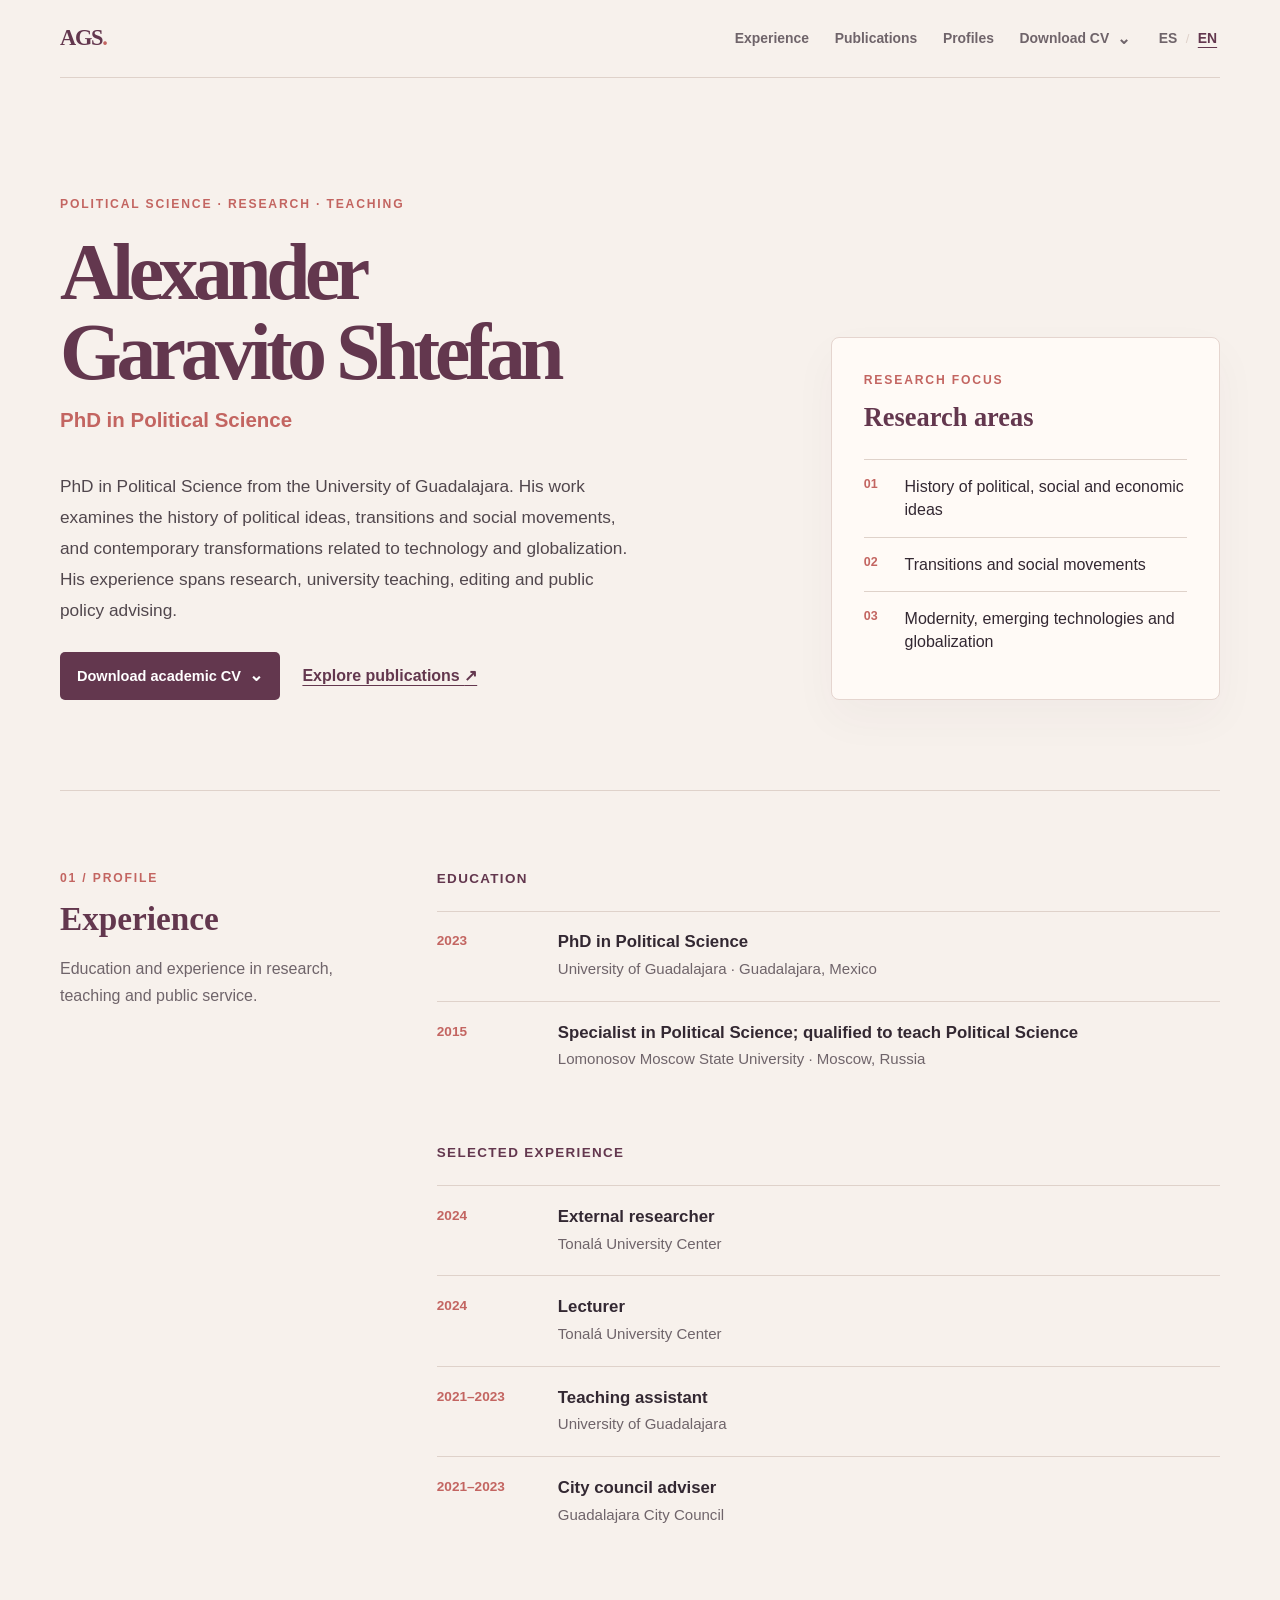
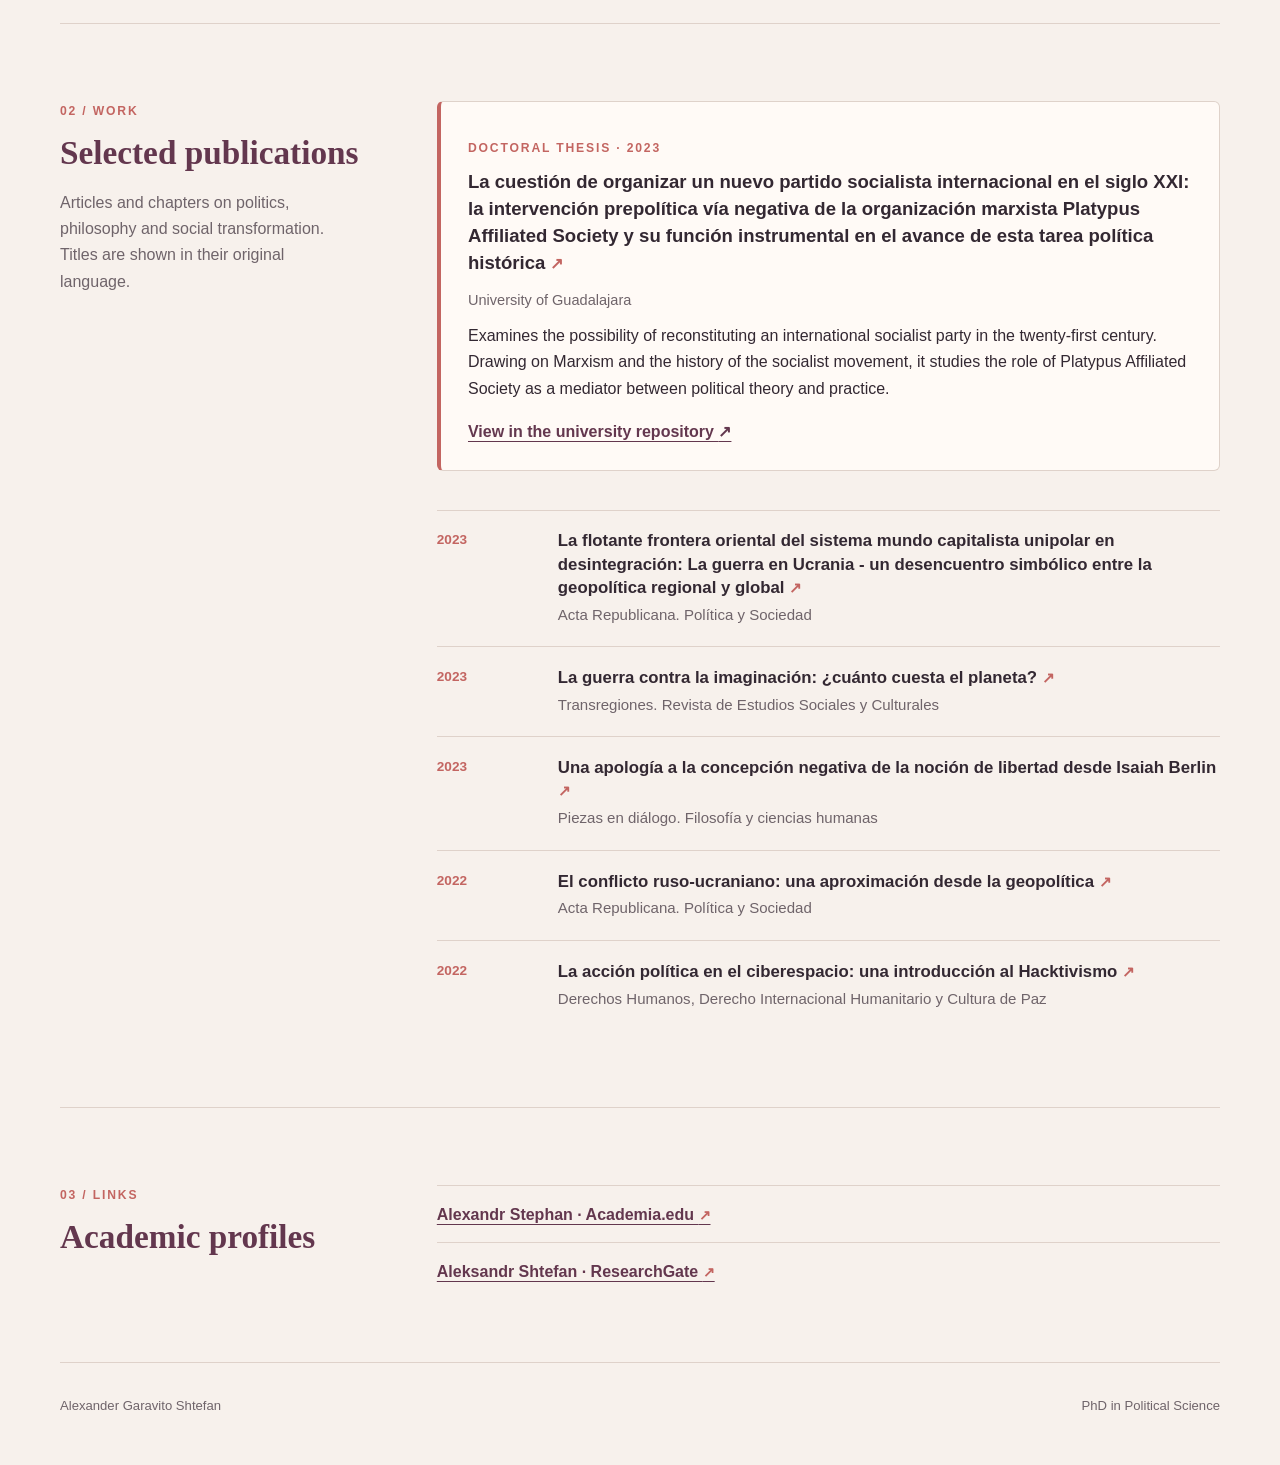
==== en/index.html @ 78a236aa "Publish from private 20122a3" ====
<!doctype html>
<html lang="en">
  <head>
    <meta charset="utf-8">
    <meta name="viewport" content="width=device-width, initial-scale=1">
    <meta name="description" content="PhD in Political Science — Alexander Garavito Shtefan. Research, teaching and publications in political science.">
    <meta name="theme-color" content="#f7f1ec">
    <title>Alexander Garavito Shtefan · PhD in Political Science</title>
    <link rel="alternate" hreflang="es" href="../index.html">
    <link rel="alternate" hreflang="en" href="../en/index.html">
    <link rel="icon" href="../assets/favicon.svg" type="image/svg+xml">
    <link rel="stylesheet" href="../assets/styles.css">
  </head>
  <body>
    <a class="skip-link" href="#contenido">Skip to content</a>
    <header class="site-header">
      <a class="brand" href="#inicio" aria-label="Home, Alexander Garavito Shtefan">AGS<span class="brand-dot">.</span></a>
      <nav class="site-nav" aria-label="Main navigation">
        <a href="#trayectoria">Experience</a>
        <a href="#publicaciones">Publications</a>
        <a href="#perfiles">Profiles</a>
        <details class="download-menu">
  <summary>Download CV <span aria-hidden="true">⌄</span></summary>
  <div class="download-options">
    <a href="../assets/cv-alexander-garavito-shtefan-es.pdf" type="application/pdf" hreflang="es" download>Español (PDF)</a>
    <a href="../assets/cv-alexander-garavito-shtefan-en.pdf" type="application/pdf" hreflang="en" download>English (PDF)</a>
  </div>
</details>
        <span class="language-switch" role="group" aria-label="Page language">
          <a href="../index.html" lang="es" hreflang="es">ES</a>
          <span aria-hidden="true">/</span>
          <a href="../en/index.html" lang="en" hreflang="en" aria-current="page">EN</a>
        </span>
      </nav>
    </header>

    <main id="contenido">
      <section class="hero" id="inicio" aria-labelledby="nombre">
        <div class="hero-copy">
          <p class="eyebrow">Political science · research · teaching</p>
          <h1 id="nombre">Alexander Garavito Shtefan</h1>
          <p class="headline">PhD in Political Science</p>
          <p class="introduction">PhD in Political Science from the University of Guadalajara. His work examines the history of political ideas, transitions and social movements, and contemporary transformations related to technology and globalization. His experience spans research, university teaching, editing and public policy advising.</p>
          <div class="hero-actions">
            <details class="download-menu download-menu-hero">
  <summary class="download-link">Download academic CV <span aria-hidden="true">⌄</span></summary>
  <div class="download-options">
    <a href="../assets/cv-alexander-garavito-shtefan-es.pdf" type="application/pdf" hreflang="es" download>Español (PDF)</a>
    <a href="../assets/cv-alexander-garavito-shtefan-en.pdf" type="application/pdf" hreflang="en" download>English (PDF)</a>
  </div>
</details>
            <a class="text-link hero-link" href="#publicaciones">Explore publications <span aria-hidden="true">↗</span></a>
          </div>
        </div>
        <aside class="focus-card" aria-labelledby="areas">
          <p class="card-kicker">Research focus</p>
          <h2 id="areas">Research areas</h2>
          <ol class="focus-list">
            <li><span class="focus-number" aria-hidden="true">01</span><span>History of political, social and economic ideas</span></li>
            <li><span class="focus-number" aria-hidden="true">02</span><span>Transitions and social movements</span></li>
            <li><span class="focus-number" aria-hidden="true">03</span><span>Modernity, emerging technologies and globalization</span></li>
          </ol>
        </aside>
      </section>

      <section class="section-block" id="trayectoria" aria-labelledby="trayectoria-titulo">
        <div class="section-heading">
          <p class="section-number" aria-hidden="true">01 / Profile</p>
          <h2 id="trayectoria-titulo">Experience</h2>
          <p>Education and experience in research, teaching and public service.</p>
        </div>
        <div class="section-body">
          <div class="group">
            <h3>Education</h3>
            <ol class="timeline">
              <li>
                <span class="timeline-date">2023</span>
                <div>
                  <h4>PhD in Political Science</h4>
                  <p>University of Guadalajara · Guadalajara, Mexico</p>
                </div>
              </li>
              <li>
                <span class="timeline-date">2015</span>
                <div>
                  <h4>Specialist in Political Science; qualified to teach Political Science</h4>
                  <p>Lomonosov Moscow State University · Moscow, Russia</p>
                </div>
              </li>
            </ol>
          </div>
          <div class="group">
            <h3>Selected experience</h3>
            <ol class="timeline">
              <li>
                <span class="timeline-date">2024</span>
                <div>
                  <h4>External researcher</h4>
                  <p>Tonalá University Center</p>
                </div>
              </li>
              <li>
                <span class="timeline-date">2024</span>
                <div>
                  <h4>Lecturer</h4>
                  <p>Tonalá University Center</p>
                </div>
              </li>
              <li>
                <span class="timeline-date">2021–2023</span>
                <div>
                  <h4>Teaching assistant</h4>
                  <p>University of Guadalajara</p>
                </div>
              </li>
              <li>
                <span class="timeline-date">2021–2023</span>
                <div>
                  <h4>City council adviser</h4>
                  <p>Guadalajara City Council</p>
                </div>
              </li>
            </ol>
          </div>
        </div>
      </section>

      <section class="section-block publications" id="publicaciones" aria-labelledby="publicaciones-titulo">
        <div class="section-heading">
          <p class="section-number" aria-hidden="true">02 / Work</p>
          <h2 id="publicaciones-titulo">Selected publications</h2>
          <p>Articles and chapters on politics, philosophy and social transformation. Titles are shown in their original language.</p>
        </div>
        <div class="section-body">
          <article class="thesis-feature" aria-labelledby="tesis-titulo">
            <p class="card-kicker">Doctoral thesis · 2023</p>
            <h3 id="tesis-titulo"><a href="https://hdl.handle.net/20.500.12104/98215" lang="es">La cuestión de organizar un nuevo partido socialista internacional en el siglo XXI: la intervención prepolítica vía negativa de la organización marxista Platypus Affiliated Society y su función instrumental en el avance de esta tarea política histórica <span aria-hidden="true">↗</span></a></h3>
            <p class="thesis-source">University of Guadalajara</p>
            <p>Examines the possibility of reconstituting an international socialist party in the twenty-first century. Drawing on Marxism and the history of the socialist movement, it studies the role of Platypus Affiliated Society as a mediator between political theory and practice.</p>
            <a class="text-link" href="https://hdl.handle.net/20.500.12104/98215">View in the university repository <span aria-hidden="true">↗</span></a>
          </article>
          <ol class="publication-list">
            <li>
              <span class="publication-year">2023</span>
              <div>
                <h3><a href="https://actarepublicana.cucsh.udg.mx/index.php/AR/article/view/218" lang="es">La flotante frontera oriental del sistema mundo capitalista unipolar en desintegración: La guerra en Ucrania - un desencuentro simbólico entre la geopolítica regional y global <span aria-hidden="true">↗</span></a></h3>
                <p>Acta Republicana. Política y Sociedad</p>
              </div>
            </li>
            <li>
              <span class="publication-year">2023</span>
              <div>
                <h3><a href="https://revistatransregiones.com/web/index.php/tr/article/download/61/49/147" lang="es">La guerra contra la imaginación: ¿cuánto cuesta el planeta? <span aria-hidden="true">↗</span></a></h3>
                <p>Transregiones. Revista de Estudios Sociales y Culturales</p>
              </div>
            </li>
            <li>
              <span class="publication-year">2023</span>
              <div>
                <h3><a href="https://www.researchgate.net/publication/378693276_Una_apologia_a_la_concepcion_negativa_de_la_nocion_de_libertad_desde_Isaiah_Berlin" lang="es">Una apología a la concepción negativa de la noción de libertad desde Isaiah Berlin <span aria-hidden="true">↗</span></a></h3>
                <p>Piezas en diálogo. Filosofía y ciencias humanas</p>
              </div>
            </li>
            <li>
              <span class="publication-year">2022</span>
              <div>
                <h3><a href="https://www.publicaciones.cucsh.udg.mx/pperiod/republicana/volumenes/documentos/republicana21/republicana_21_13.pdf" lang="es">El conflicto ruso-ucraniano: una aproximación desde la geopolítica <span aria-hidden="true">↗</span></a></h3>
                <p>Acta Republicana. Política y Sociedad</p>
              </div>
            </li>
            <li>
              <span class="publication-year">2022</span>
              <div>
                <h3><a href="https://www.academia.edu/115741234/La_acci%C3%B3n_pol%C3%ADtica_en_el_ciberespacio_una_introducci%C3%B3n_al_Hacktivismo" lang="es">La acción política en el ciberespacio: una introducción al Hacktivismo <span aria-hidden="true">↗</span></a></h3>
                <p>Derechos Humanos, Derecho Internacional Humanitario y Cultura de Paz</p>
              </div>
            </li>
          </ol>
        </div>
      </section>

      <section class="section-block profiles" id="perfiles" aria-labelledby="perfiles-titulo">
        <div class="section-heading">
          <p class="section-number" aria-hidden="true">03 / Links</p>
          <h2 id="perfiles-titulo">Academic profiles</h2>
        </div>
        <div class="section-body">
          <ul class="profile-links">
            <li><a href="https://independent.academia.edu/AlexandrStephan">Alexandr Stephan · Academia.edu <span aria-hidden="true">↗</span></a></li>
            <li><a href="https://www.researchgate.net/profile/Aleksandr-Shtefan-2">Aleksandr Shtefan · ResearchGate <span aria-hidden="true">↗</span></a></li>
          </ul>
        </div>
      </section>
    </main>

    <footer class="site-footer">
      <span>Alexander Garavito Shtefan</span>
      <span>PhD in Political Science</span>
    </footer>
  </body>
</html>
---- assets/styles.css ----
:root {
  color-scheme: light;
  --paper: #f7f1ec;
  --card: #fffaf6;
  --ink: #332832;
  --plum: #63374e;
  --coral: #c36561;
  --muted: #6f646a;
  --line: #dfd2ca;
}

* { box-sizing: border-box; }
html { scroll-behavior: smooth; }
body {
  margin: 0;
  background: var(--paper);
  color: var(--ink);
  font-family: "Noto Sans", Inter, Arial, sans-serif;
  line-height: 1.65;
}
a { color: inherit; text-underline-offset: .22em; }
a:hover { color: var(--plum); }
:focus-visible { outline: 3px solid var(--coral); outline-offset: 4px; }
.skip-link {
  position: absolute;
  left: 1rem;
  top: -4rem;
  z-index: 10;
  padding: .65rem 1rem;
  background: var(--plum);
  color: white;
}
.skip-link:focus { top: 1rem; }
.site-header, main, .site-footer { width: min(1160px, calc(100% - 3rem)); margin-inline: auto; }
.site-header {
  display: flex;
  align-items: center;
  justify-content: space-between;
  gap: 1.5rem;
  padding: 1.55rem 0;
  border-bottom: 1px solid var(--line);
}
.brand {
  color: var(--plum);
  font-family: "Noto Serif", Georgia, serif;
  font-size: 1.4rem;
  font-weight: 700;
  letter-spacing: -.055em;
  line-height: 1;
  text-decoration: none;
}
.brand-dot { color: var(--coral); }
.site-nav { display: flex; flex-wrap: wrap; align-items: center; gap: 1.25rem 1.6rem; }
.site-nav a {
  color: var(--muted);
  font-size: .87rem;
  font-weight: 650;
  text-decoration: none;
}
.site-nav a:hover { color: var(--plum); }
.language-switch { display: inline-flex; align-items: center; gap: .35rem; color: var(--line); font-size: .82rem; }
.language-switch a { padding: .15rem .18rem; }
.language-switch a[aria-current="page"] { color: var(--plum); text-decoration: underline; text-underline-offset: .3em; }
.download-menu { position: relative; }
.download-menu summary { display: flex; align-items: center; gap: .5rem; cursor: pointer; list-style: none; }
.download-menu summary::-webkit-details-marker { display: none; }
.download-menu summary > span { font-size: 1.15em; line-height: 1; }
.download-menu:not(.download-menu-hero) summary { color: var(--muted); font-size: .87rem; font-weight: 650; }
.download-menu summary:hover { color: var(--plum); }
.download-options {
  position: absolute;
  z-index: 4;
  top: calc(100% + .5rem);
  right: 0;
  min-width: 195px;
  padding: .4rem;
  border: 1px solid var(--line);
  border-radius: 6px;
  background: var(--card);
  box-shadow: 0 12px 24px #4e34421c;
}
.download-options a { display: block; padding: .55rem .7rem; border-radius: 4px; color: var(--plum); font-size: .9rem; text-decoration: none; }
.download-options a:hover, .download-options a:focus-visible { background: var(--paper); }
.download-menu-hero .download-options { left: 0; right: auto; }

.hero {
  display: grid;
  grid-template-columns: minmax(0, 1.4fr) minmax(280px, .8fr);
  align-items: end;
  gap: clamp(2.5rem, 7vw, 7rem);
  padding: clamp(4rem, 9vw, 7.75rem) 0 clamp(4rem, 7vw, 6rem);
}
.eyebrow, .card-kicker, .section-number {
  margin: 0;
  color: var(--coral);
  font-size: .76rem;
  font-weight: 750;
  letter-spacing: .15em;
  text-transform: uppercase;
}
h1, h2, h3, h4, p { overflow-wrap: anywhere; }
h1, h2 { font-family: "Noto Serif", Georgia, serif; }
h1 {
  max-width: 14ch;
  margin: 1.15rem 0 .7rem;
  color: var(--plum);
  font-size: clamp(3.1rem, 6.2vw, 5.8rem);
  font-weight: 700;
  letter-spacing: -.067em;
  line-height: 1.01;
}
.headline {
  margin: 0;
  color: var(--coral);
  font-size: clamp(1.08rem, 2vw, 1.28rem);
  font-weight: 700;
}
.introduction {
  max-width: 60ch;
  margin: 2.1rem 0 1.25rem;
  color: #51474d;
  font-size: 1.08rem;
  line-height: 1.8;
}
.hero-actions { display: flex; flex-wrap: wrap; align-items: center; gap: 1rem 1.4rem; margin-top: 1.6rem; }
.download-link {
  display: inline-flex;
  align-items: center;
  gap: .55rem;
  padding: .76rem 1.06rem;
  border-radius: 5px;
  background: var(--plum);
  color: white;
  font-size: .91rem;
  font-weight: 700;
  text-decoration: none;
}
.download-link:hover, .download-menu[open] .download-link { background: #472437; color: white; }
.text-link { color: var(--plum); font-weight: 700; text-decoration-thickness: 1px; }
.hero-link { display: inline-block; }
.focus-card {
  padding: 2rem 2rem 1.9rem;
  border: 1px solid #e5d5cf;
  border-radius: 8px;
  background: var(--card);
  box-shadow: 0 18px 45px #4e34420a;
}
.focus-card h2 {
  margin: .75rem 0 1.55rem;
  color: var(--plum);
  font-size: 1.65rem;
  line-height: 1.2;
}
.focus-list { margin: 0; padding: 0; list-style: none; }
.focus-list li {
  display: grid;
  grid-template-columns: 2rem 1fr;
  gap: .55rem;
  padding: .95rem 0;
  border-top: 1px solid var(--line);
  line-height: 1.45;
}
.focus-number { color: var(--coral); font-size: .78rem; font-weight: 750; }
.section-block {
  display: grid;
  grid-template-columns: minmax(210px, 300px) minmax(0, 1fr);
  gap: clamp(2.2rem, 6vw, 5.5rem);
  padding: clamp(3.5rem, 6vw, 5.5rem) 0;
  border-top: 1px solid var(--line);
  scroll-margin-top: 2rem;
}
.section-heading h2 {
  margin: .8rem 0 1.1rem;
  color: var(--plum);
  font-size: clamp(2rem, 2.6vw, 2.4rem);
  line-height: 1.15;
  overflow-wrap: normal;
}
.section-heading > p:last-child { max-width: 31ch; margin: 0; color: var(--muted); }
.group + .group { margin-top: 3.2rem; }
.group h3 {
  margin: 0 0 1.3rem;
  color: var(--plum);
  font-size: .84rem;
  font-weight: 750;
  letter-spacing: .1em;
  text-transform: uppercase;
}
.timeline, .publication-list, .profile-links { margin: 0; padding: 0; list-style: none; }
.timeline li, .publication-list li {
  display: grid;
  grid-template-columns: 105px minmax(0, 1fr);
  gap: 1rem;
  padding: 1.18rem 0;
  border-top: 1px solid var(--line);
}
.timeline-date, .publication-year { color: var(--coral); font-size: .85rem; font-weight: 750; }
.timeline h4, .publication-list h3 {
  margin: 0;
  color: var(--ink);
  font-size: 1.05rem;
  font-weight: 700;
  line-height: 1.38;
}
.timeline p, .publication-list p { margin: .22rem 0 0; color: var(--muted); font-size: .94rem; }
.publication-list h3 a { text-decoration: none; }
.publication-list h3 a:hover { text-decoration: underline; }
.publication-list h3 span, .profile-links span { color: var(--coral); font-size: .9em; }
.thesis-feature {
  margin-bottom: 2.4rem;
  padding: 1.55rem 1.7rem;
  border: 1px solid var(--line);
  border-left: 4px solid var(--coral);
  border-radius: 6px;
  background: var(--card);
}
.thesis-feature h3 { margin: .65rem 0 .35rem; font-size: 1.16rem; line-height: 1.45; }
.thesis-feature h3 a { text-decoration: none; }
.thesis-feature h3 a:hover { text-decoration: underline; }
.thesis-feature h3 span { color: var(--coral); font-size: .85em; }
.thesis-feature p { margin: .7rem 0; }
.thesis-feature .thesis-source { color: var(--muted); font-size: .91rem; }
.thesis-feature .text-link { display: inline-block; margin-top: .35rem; }
.profile-links { display: grid; gap: .85rem; }
.profile-links li { border-top: 1px solid var(--line); padding-top: 1rem; }
.profile-links a { color: var(--plum); font-weight: 700; }
.site-footer {
  display: flex;
  justify-content: space-between;
  gap: 1.5rem;
  padding: 2rem 0 3rem;
  border-top: 1px solid var(--line);
  color: var(--muted);
  font-size: .82rem;
}
@media (max-width: 850px) {
  .hero { grid-template-columns: 1fr; align-items: start; }
  .focus-card { max-width: 560px; }
  .section-block { grid-template-columns: 1fr; gap: 2rem; }
  .section-heading > p:last-child { max-width: 65ch; }
}
@media (max-width: 560px) {
  .site-header, main, .site-footer { width: min(100% - 2rem, 1160px); }
  .site-header { align-items: flex-start; }
  .site-nav { gap: .5rem 1rem; }
  .download-options { right: 0; }
  .site-nav { justify-content: flex-end; gap: .35rem 1rem; }
  .site-nav a { font-size: .79rem; }
  .hero { padding-top: 3.5rem; }
  .introduction { font-size: 1rem; }
  .focus-card { padding: 1.5rem; }
  .timeline li, .publication-list li { grid-template-columns: 1fr; gap: .2rem; }
  .thesis-feature { padding: 1.25rem; }
  .site-footer { flex-direction: column; gap: .2rem; }
}
@media (prefers-reduced-motion: reduce) {
  html { scroll-behavior: auto; }
}
@media print {
  body { background: white; }
  .site-header, .hero-actions { display: none; }
  main, .site-footer { width: auto; margin: 0; }
  .hero, .section-block { padding-block: 1.2rem; }
  .focus-card { box-shadow: none; }
  .timeline li, .publication-list li, .focus-card, .thesis-feature { break-inside: avoid; }
}
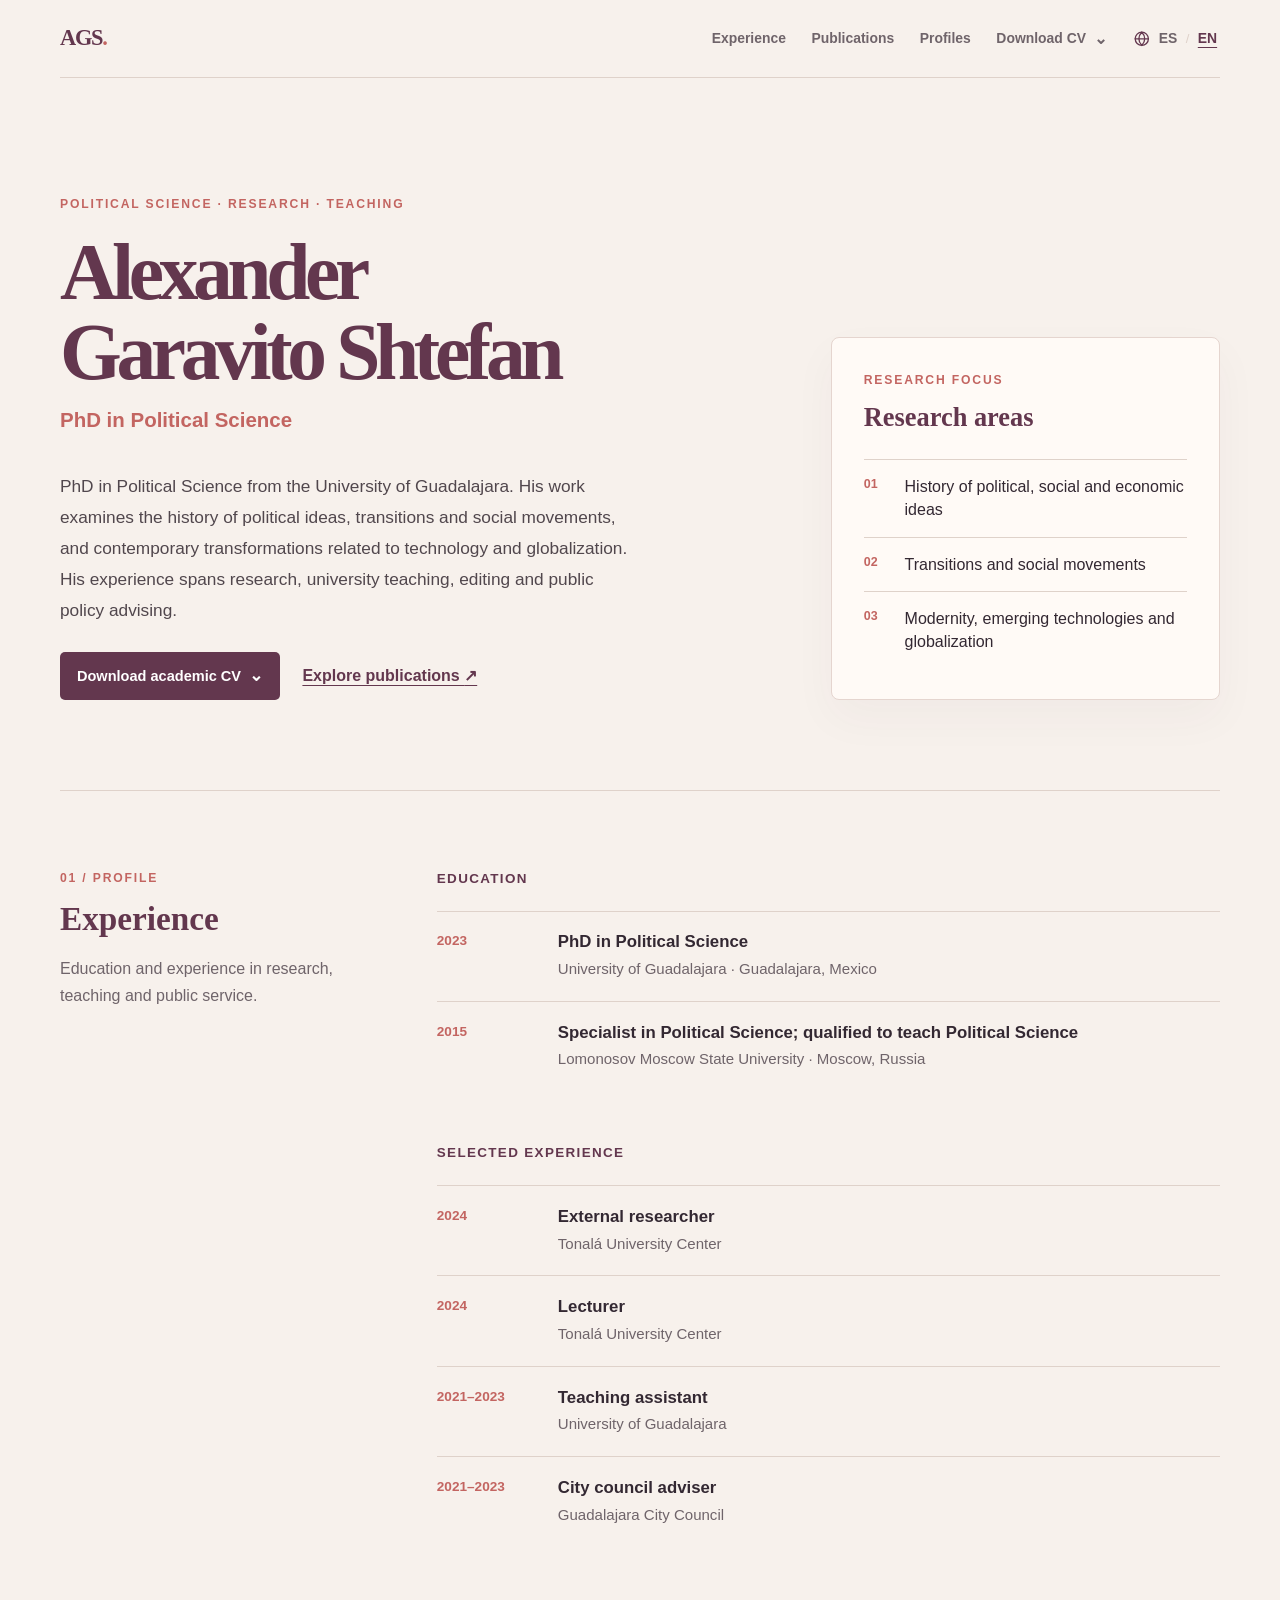
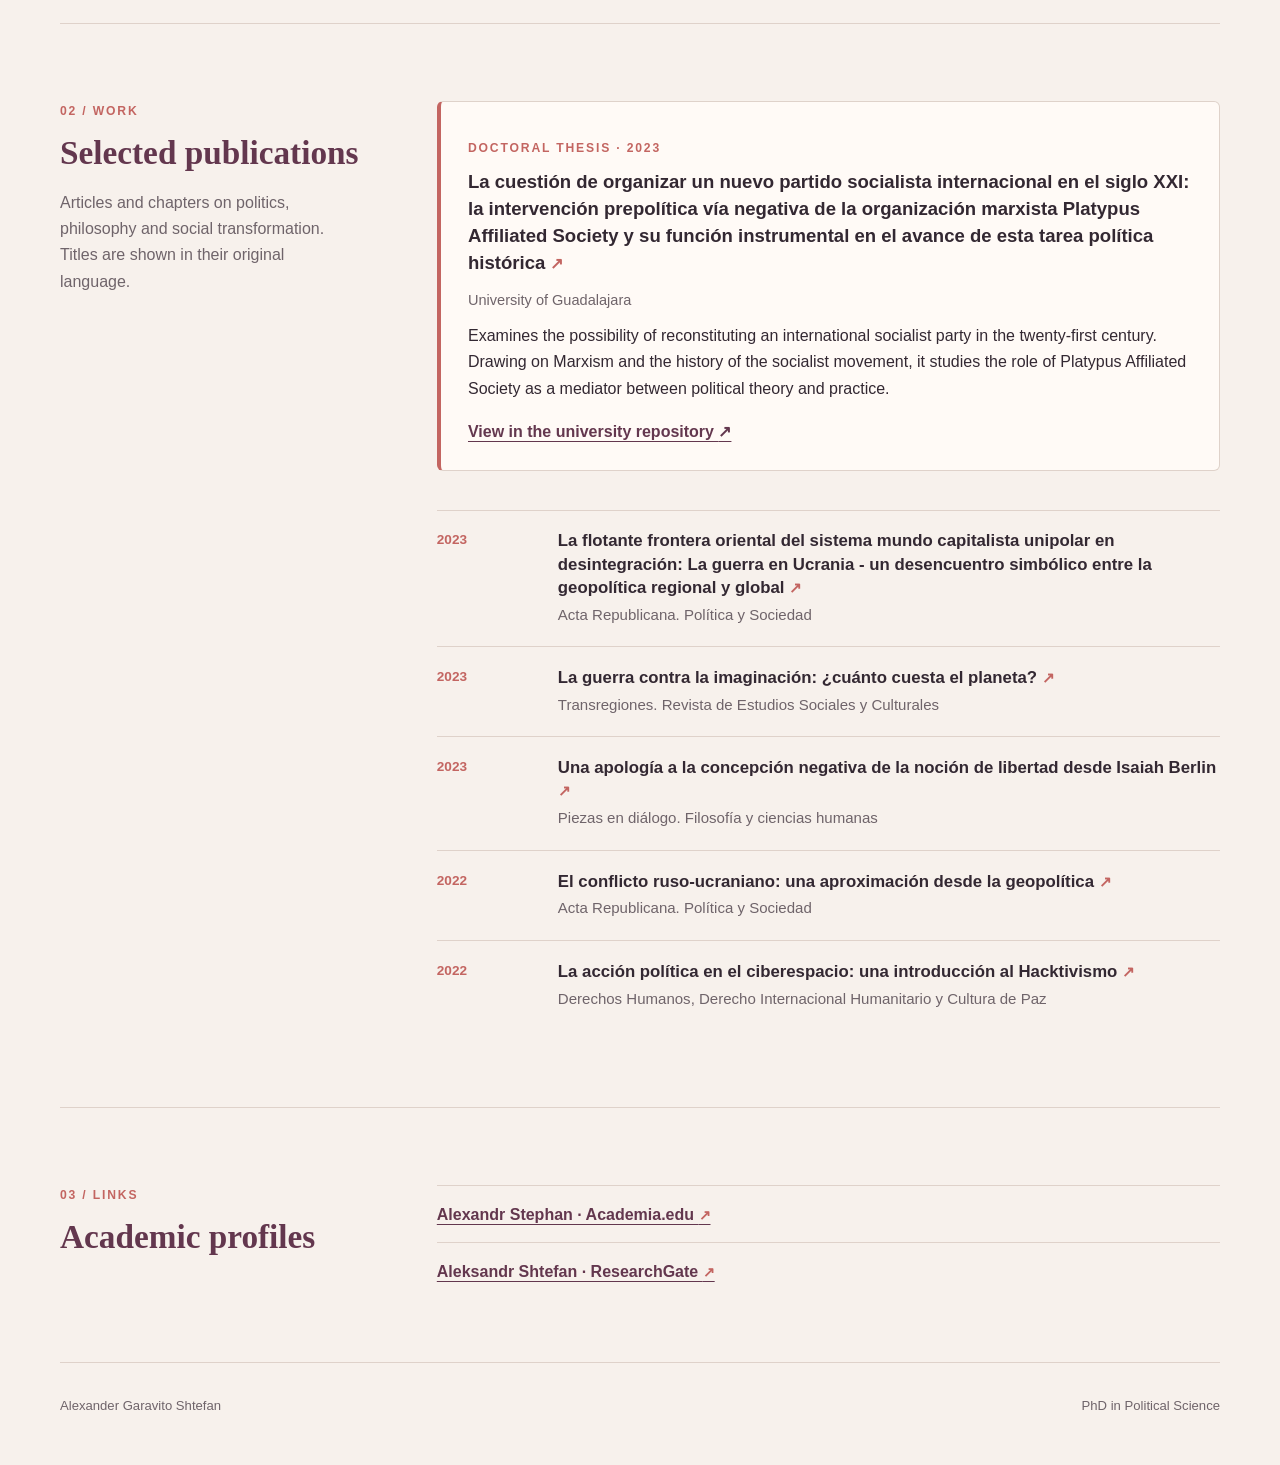
==== commit ded0c768: "Publish from private 7ceca9d" ====
--- a/en/index.html
+++ b/en/index.html
@@ -27,6 +27,10 @@
   </div>
 </details>
         <span class="language-switch" role="group" aria-label="Page language">
+          <svg class="language-icon" viewBox="0 0 24 24" fill="none" stroke="currentColor" stroke-width="1.8" stroke-linecap="round" aria-hidden="true" focusable="false">
+            <circle cx="12" cy="12" r="9"></circle>
+            <path d="M3 12h18M12 3c2.5 2.5 4 5.6 4 9s-1.5 6.5-4 9c-2.5-2.5-4-5.6-4-9s1.5-6.5 4-9Z"></path>
+          </svg>
           <a href="../index.html" lang="es" hreflang="es">ES</a>
           <span aria-hidden="true">/</span>
           <a href="../en/index.html" lang="en" hreflang="en" aria-current="page">EN</a>
--- a/assets/styles.css
+++ b/assets/styles.css
@@ -58,7 +58,8 @@
   text-decoration: none;
 }
 .site-nav a:hover { color: var(--plum); }
-.language-switch { display: inline-flex; align-items: center; gap: .35rem; color: var(--line); font-size: .82rem; }
+.language-switch { display: inline-flex; align-items: center; gap: .35rem; color: var(--line); font-size: .82rem; white-space: nowrap; }
+.language-icon { width: 1.1rem; height: 1.1rem; flex: none; color: var(--plum); }
 .language-switch a { padding: .15rem .18rem; }
 .language-switch a[aria-current="page"] { color: var(--plum); text-decoration: underline; text-underline-offset: .3em; }
 .download-menu { position: relative; }
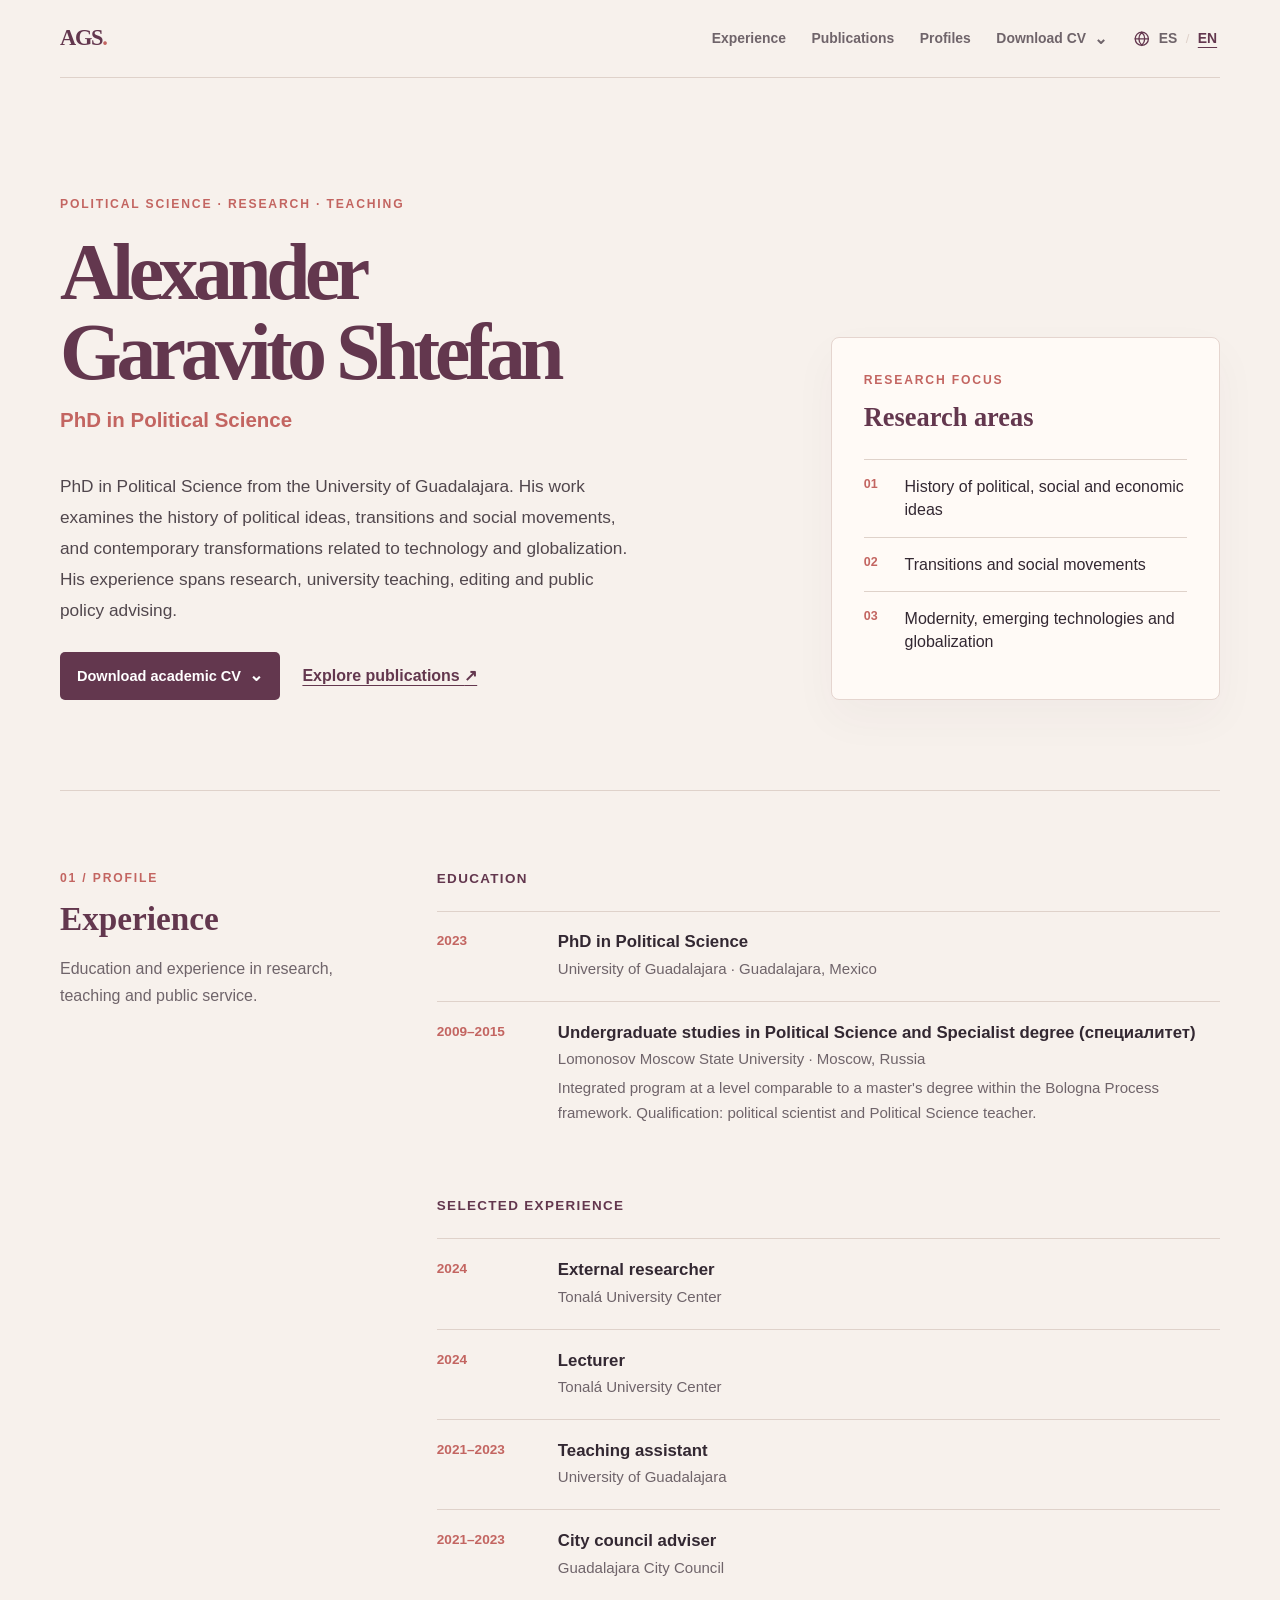
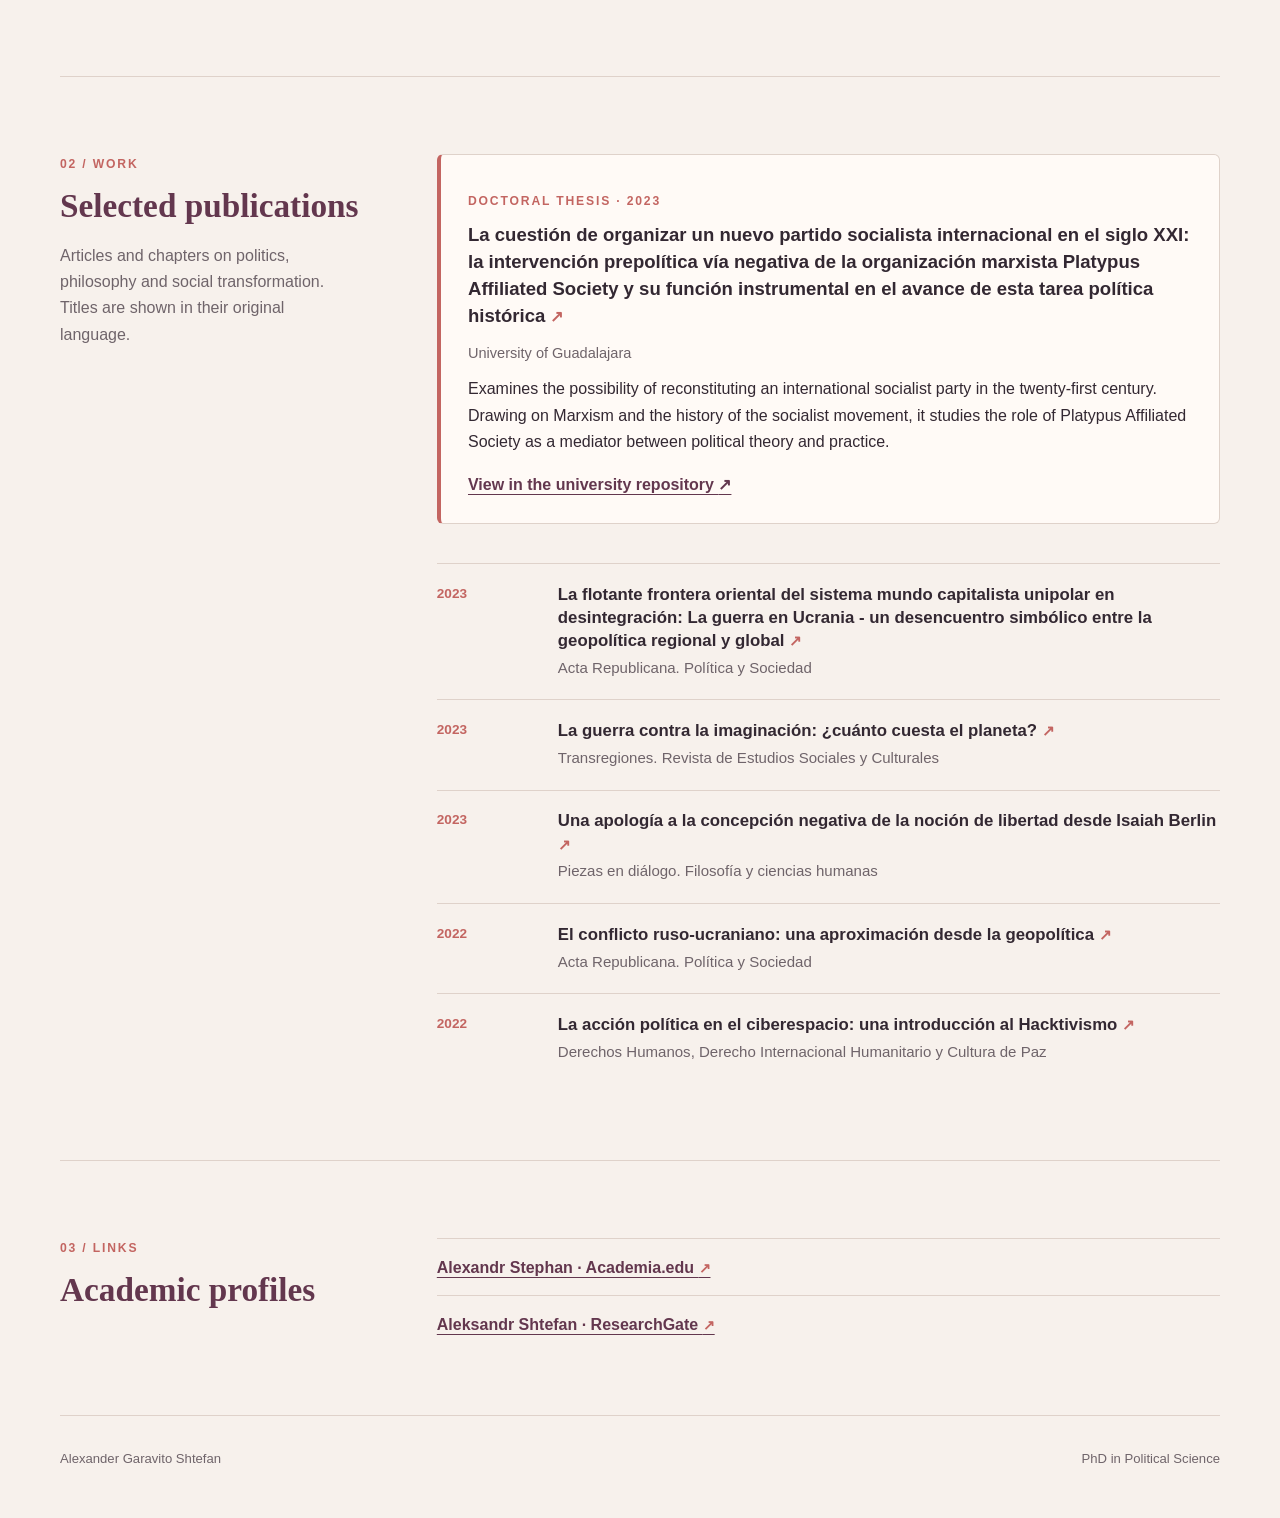
==== commit 127e000f: "Publish from private 4325fc0" ====
--- a/en/index.html
+++ b/en/index.html
@@ -85,10 +85,11 @@
                 </div>
               </li>
               <li>
-                <span class="timeline-date">2015</span>
-                <div>
-                  <h4>Specialist in Political Science; qualified to teach Political Science</h4>
+                <span class="timeline-date">2009–2015</span>
+                <div>
+                  <h4>Undergraduate studies in Political Science and Specialist degree (специалитет)</h4>
                   <p>Lomonosov Moscow State University · Moscow, Russia</p>
+                  <p>Integrated program at a level comparable to a master's degree within the Bologna Process framework. Qualification: political scientist and Political Science teacher.</p>
                 </div>
               </li>
             </ol>
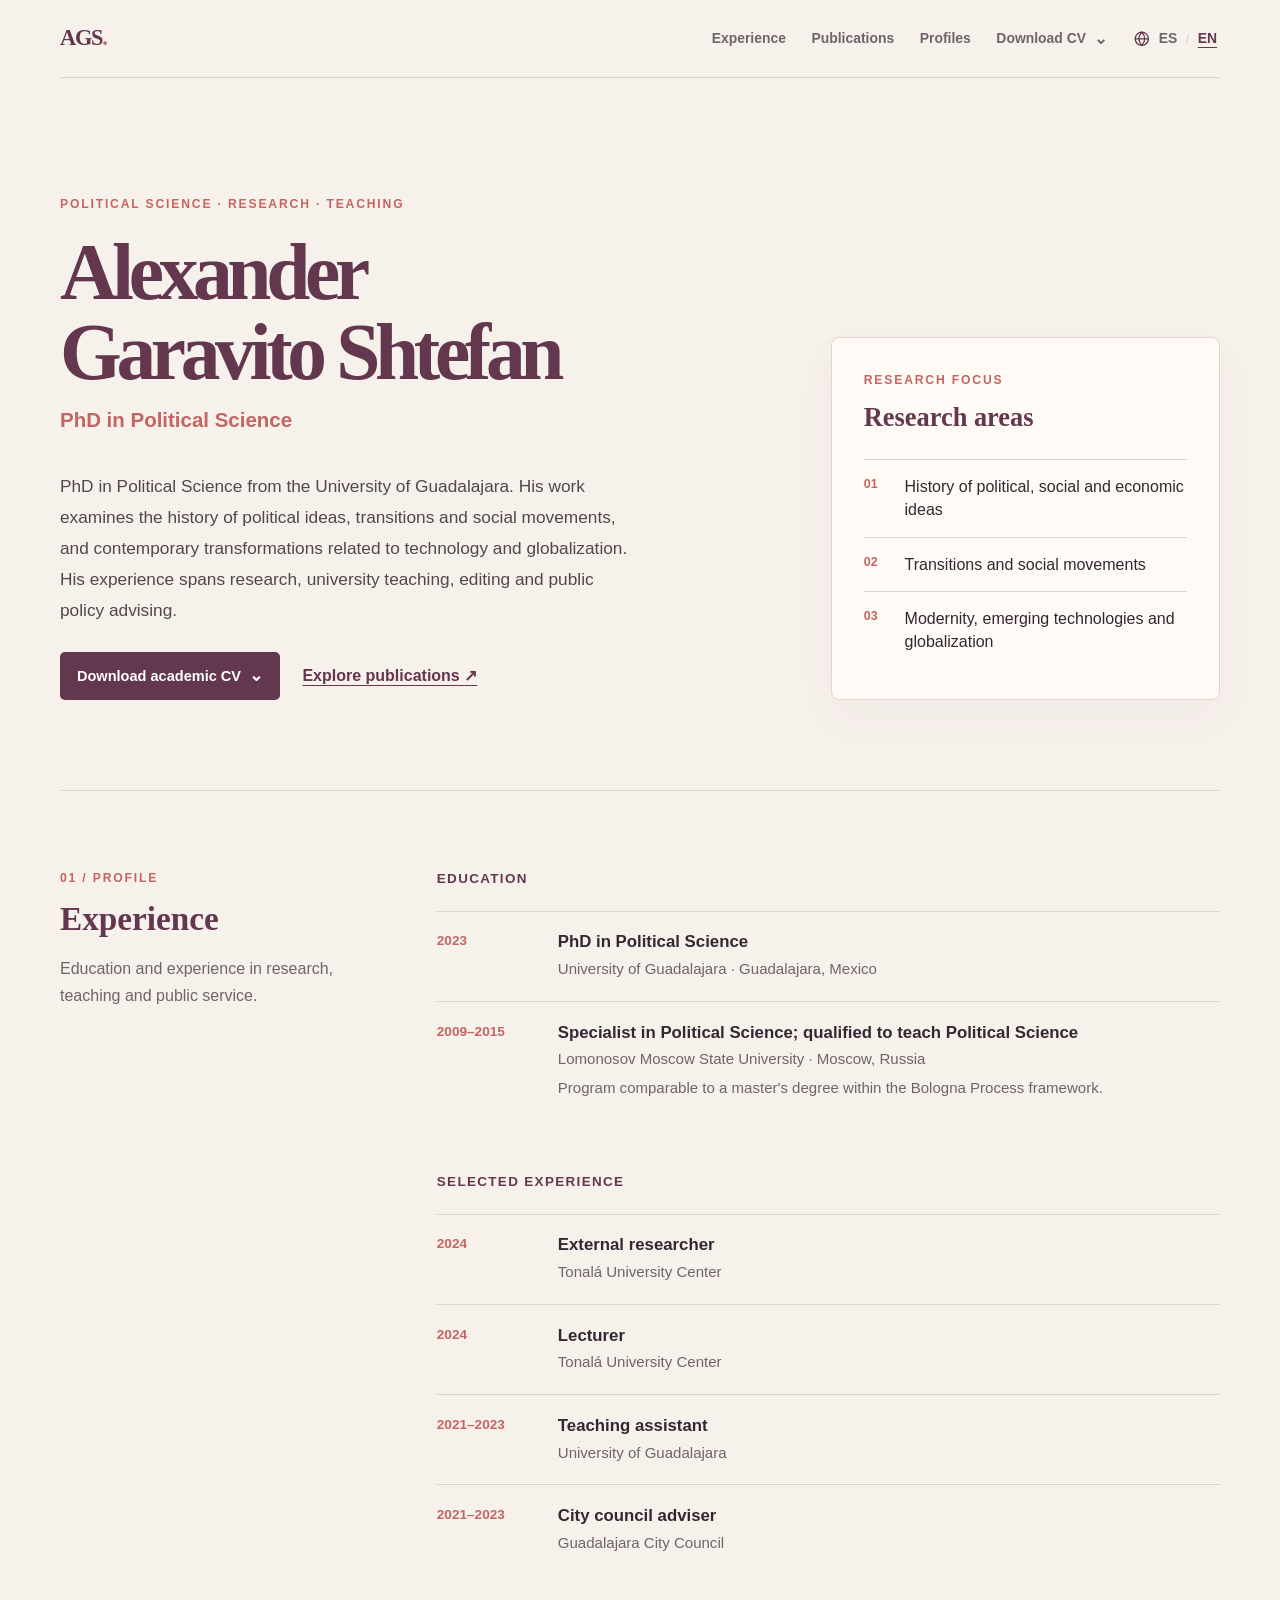
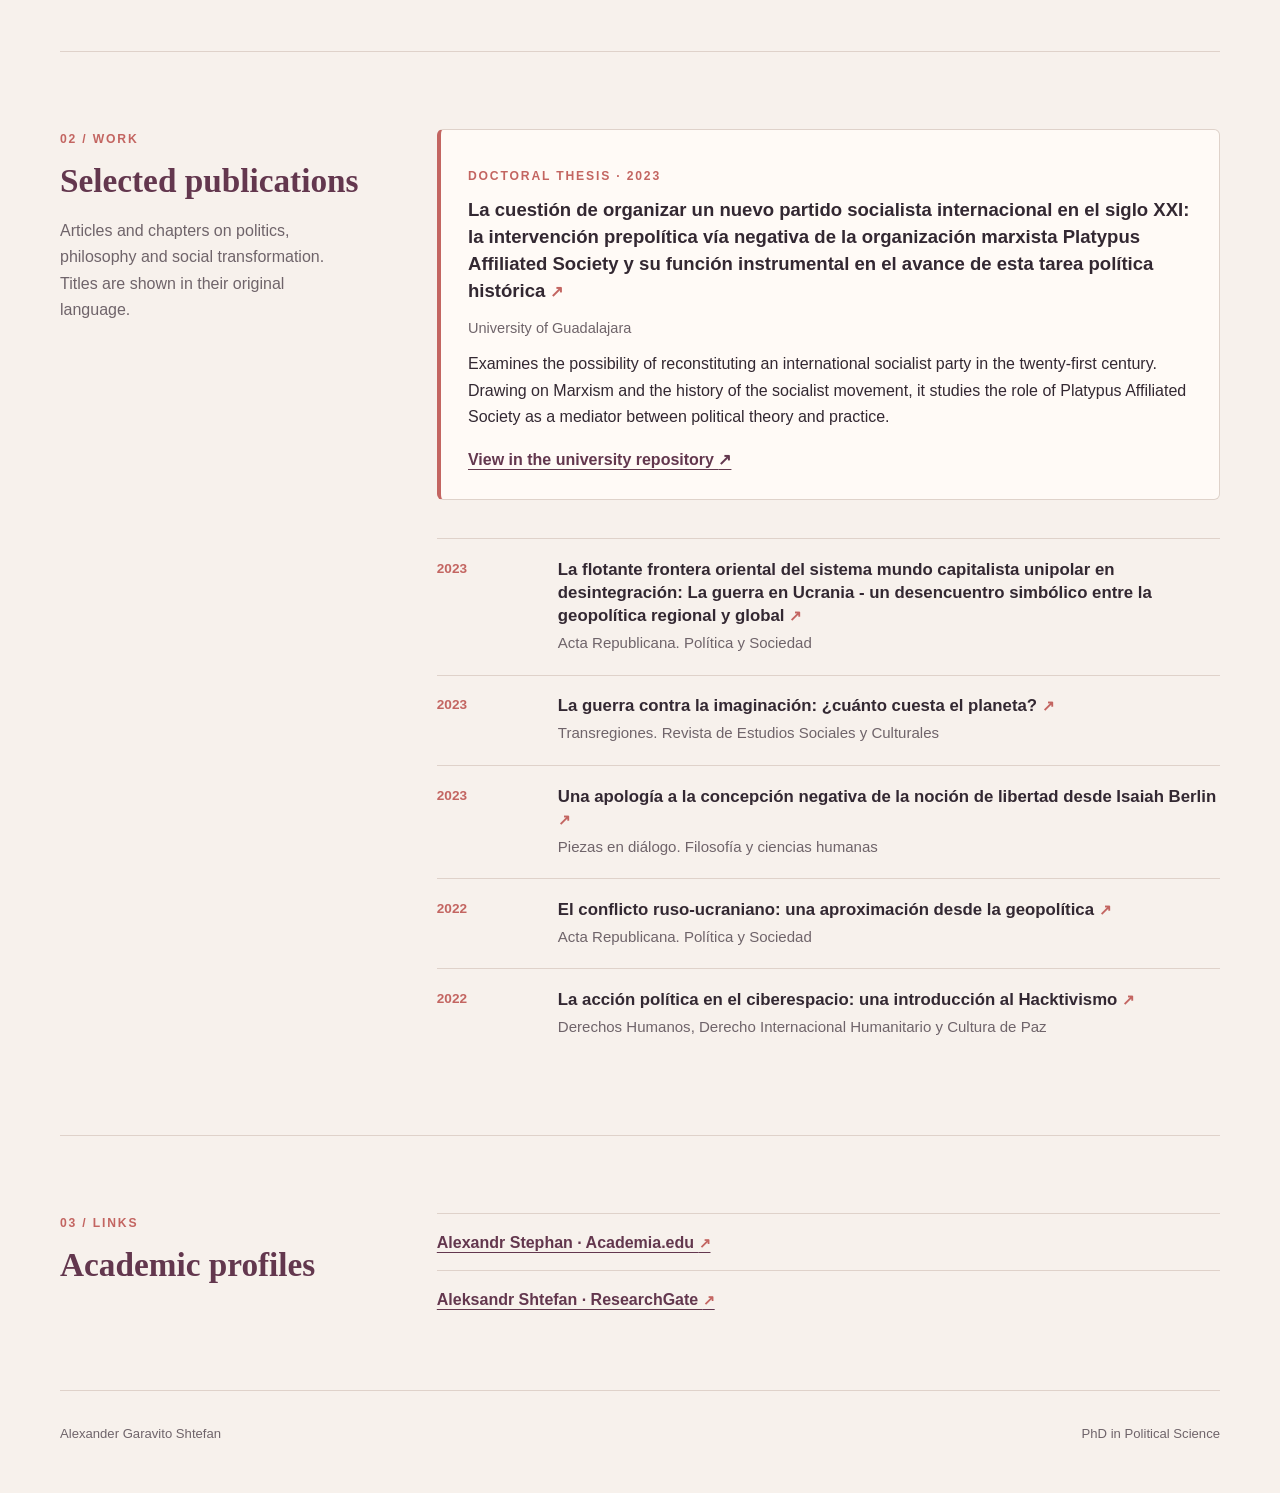
==== commit 4c7d74fd: "Publish from private a88e1ae" ====
--- a/en/index.html
+++ b/en/index.html
@@ -87,9 +87,9 @@
               <li>
                 <span class="timeline-date">2009–2015</span>
                 <div>
-                  <h4>Undergraduate studies in Political Science and Specialist degree (специалитет)</h4>
+                  <h4>Specialist in Political Science; qualified to teach Political Science</h4>
                   <p>Lomonosov Moscow State University · Moscow, Russia</p>
-                  <p>Integrated program at a level comparable to a master's degree within the Bologna Process framework. Qualification: political scientist and Political Science teacher.</p>
+                  <p>Program comparable to a master's degree within the Bologna Process framework.</p>
                 </div>
               </li>
             </ol>
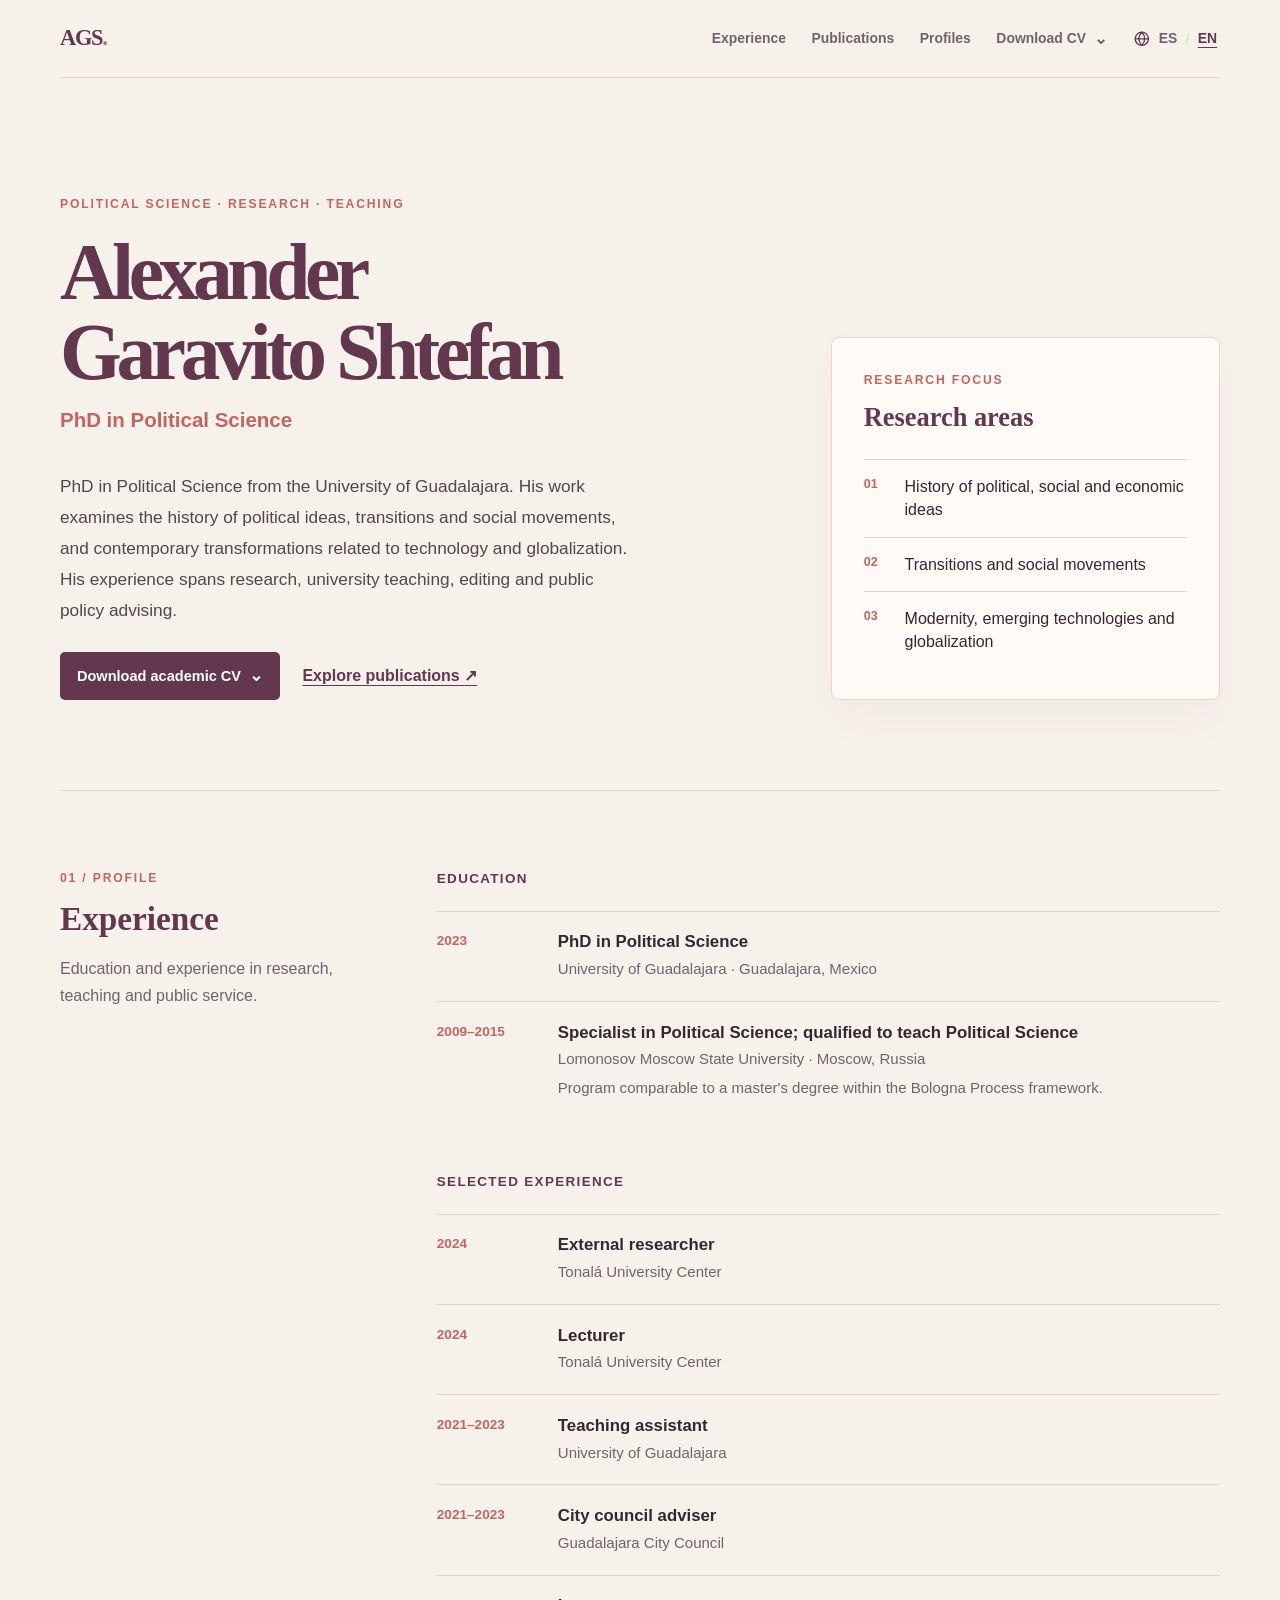
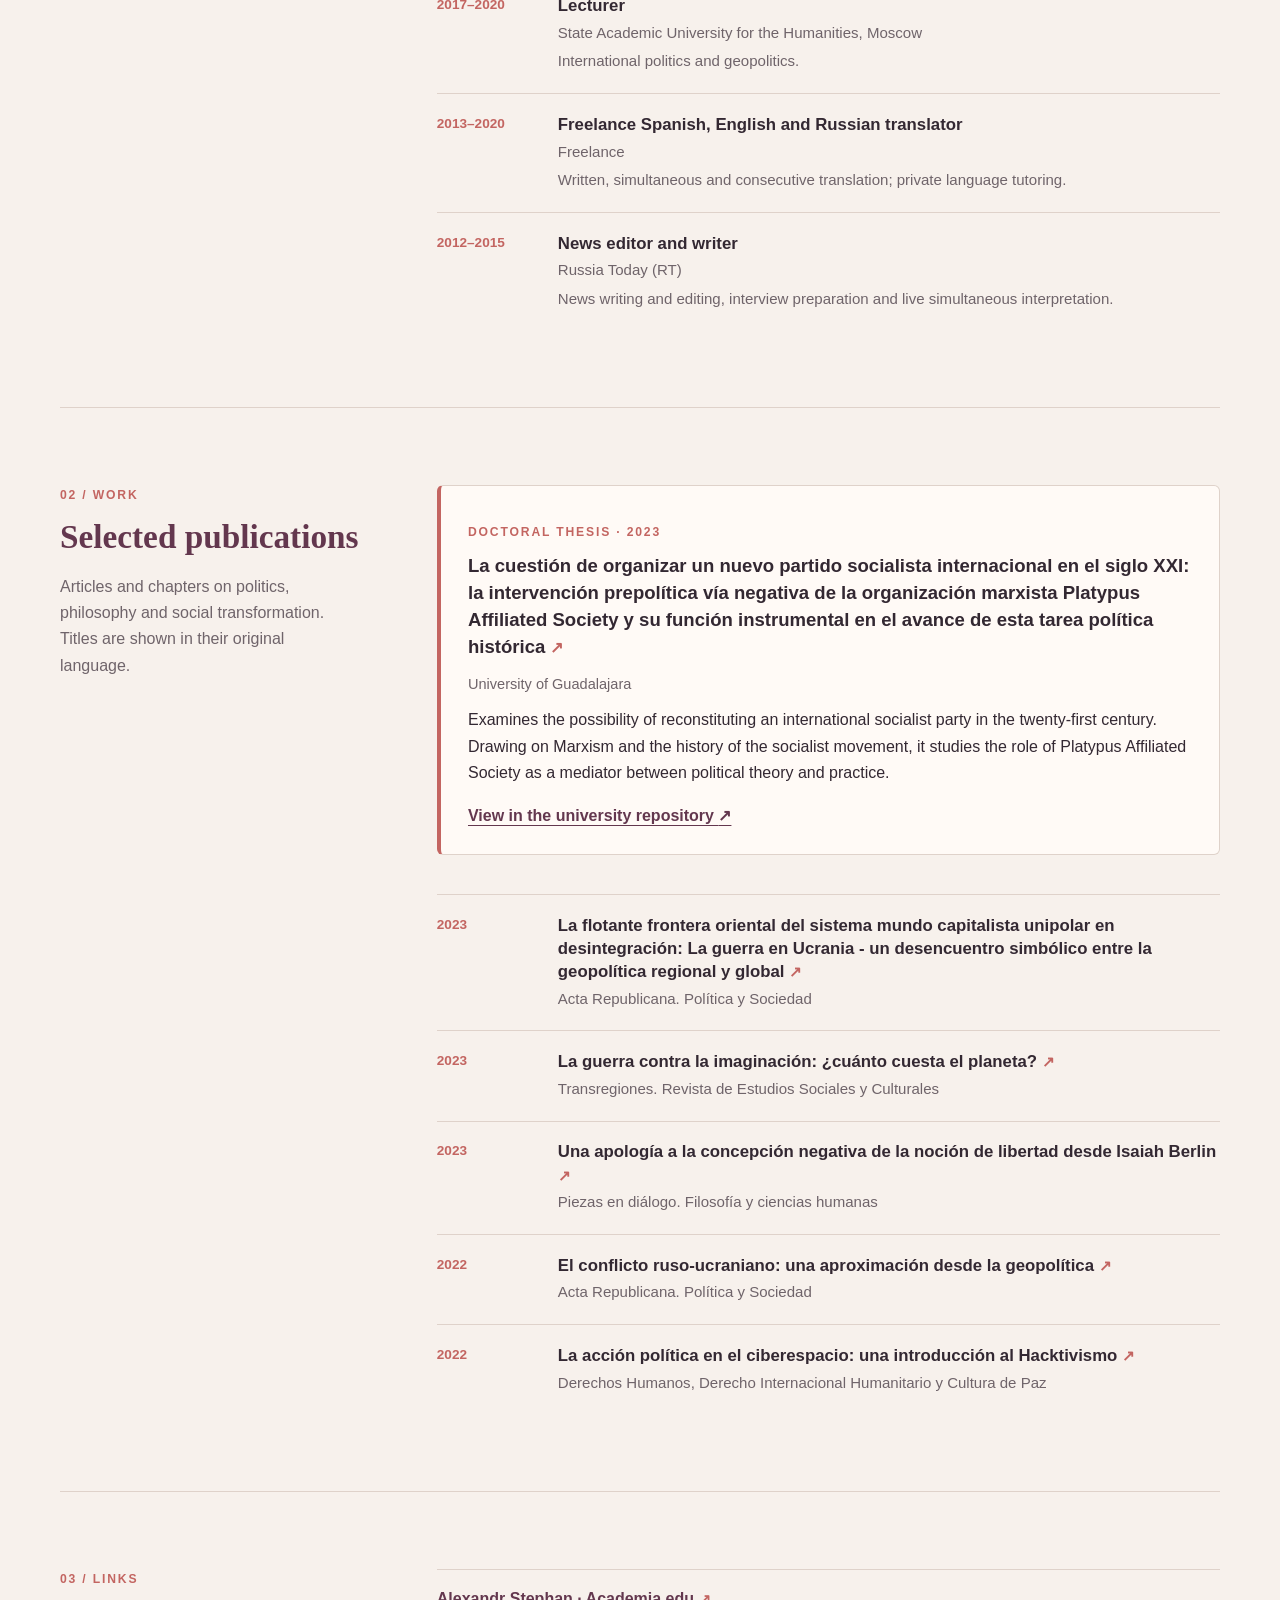
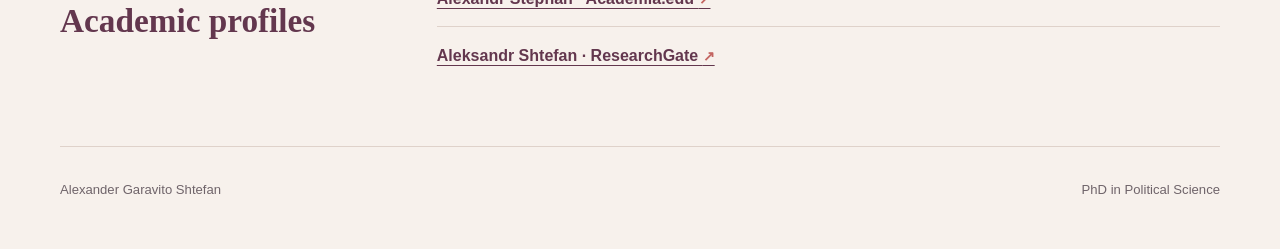
==== commit a18383cb: "Publish from private 22a4702" ====
--- a/en/index.html
+++ b/en/index.html
@@ -125,6 +125,30 @@
                   <p>Guadalajara City Council</p>
                 </div>
               </li>
+              <li>
+                <span class="timeline-date">2017–2020</span>
+                <div>
+                  <h4>Lecturer</h4>
+                  <p>State Academic University for the Humanities, Moscow</p>
+                  <p>International politics and geopolitics.</p>
+                </div>
+              </li>
+              <li>
+                <span class="timeline-date">2013–2020</span>
+                <div>
+                  <h4>Freelance Spanish, English and Russian translator</h4>
+                  <p>Freelance</p>
+                  <p>Written, simultaneous and consecutive translation; private language tutoring.</p>
+                </div>
+              </li>
+              <li>
+                <span class="timeline-date">2012–2015</span>
+                <div>
+                  <h4>News editor and writer</h4>
+                  <p>Russia Today (RT)</p>
+                  <p>News writing and editing, interview preparation and live simultaneous interpretation.</p>
+                </div>
+              </li>
             </ol>
           </div>
         </div>
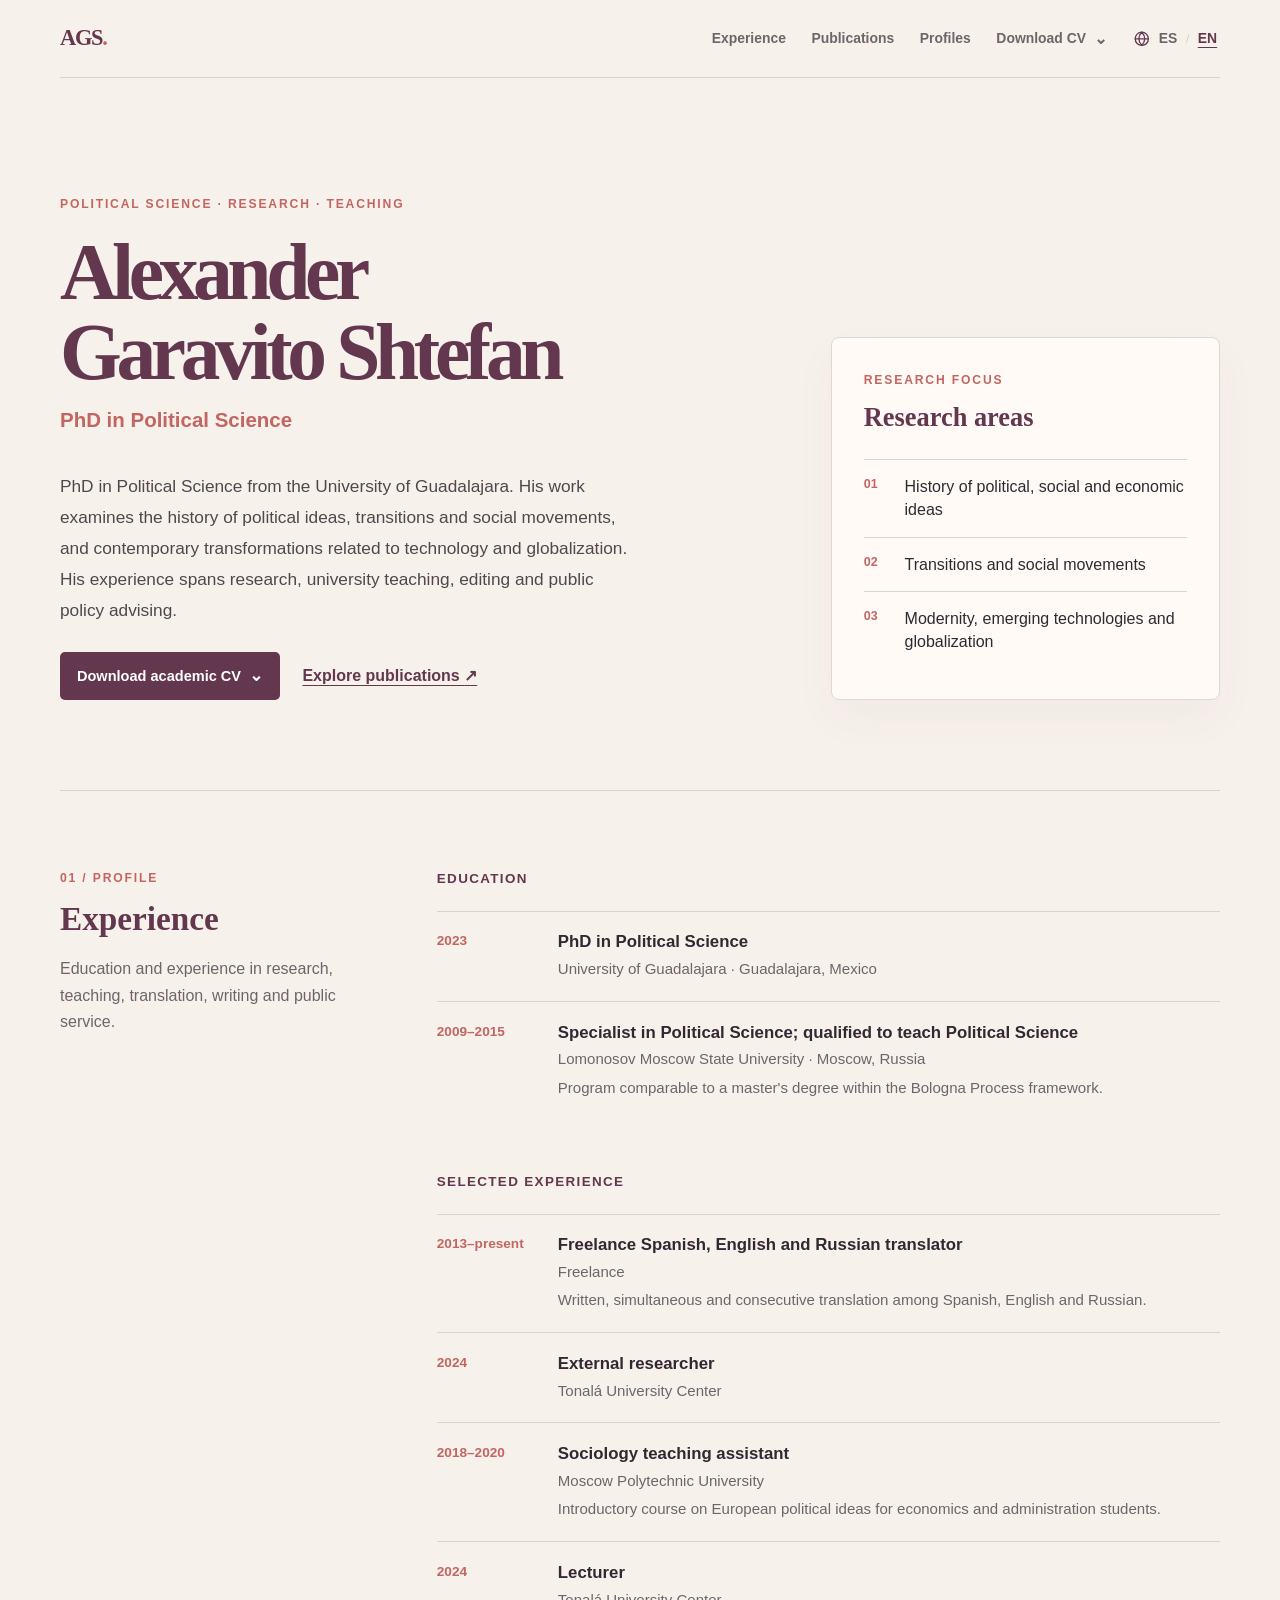
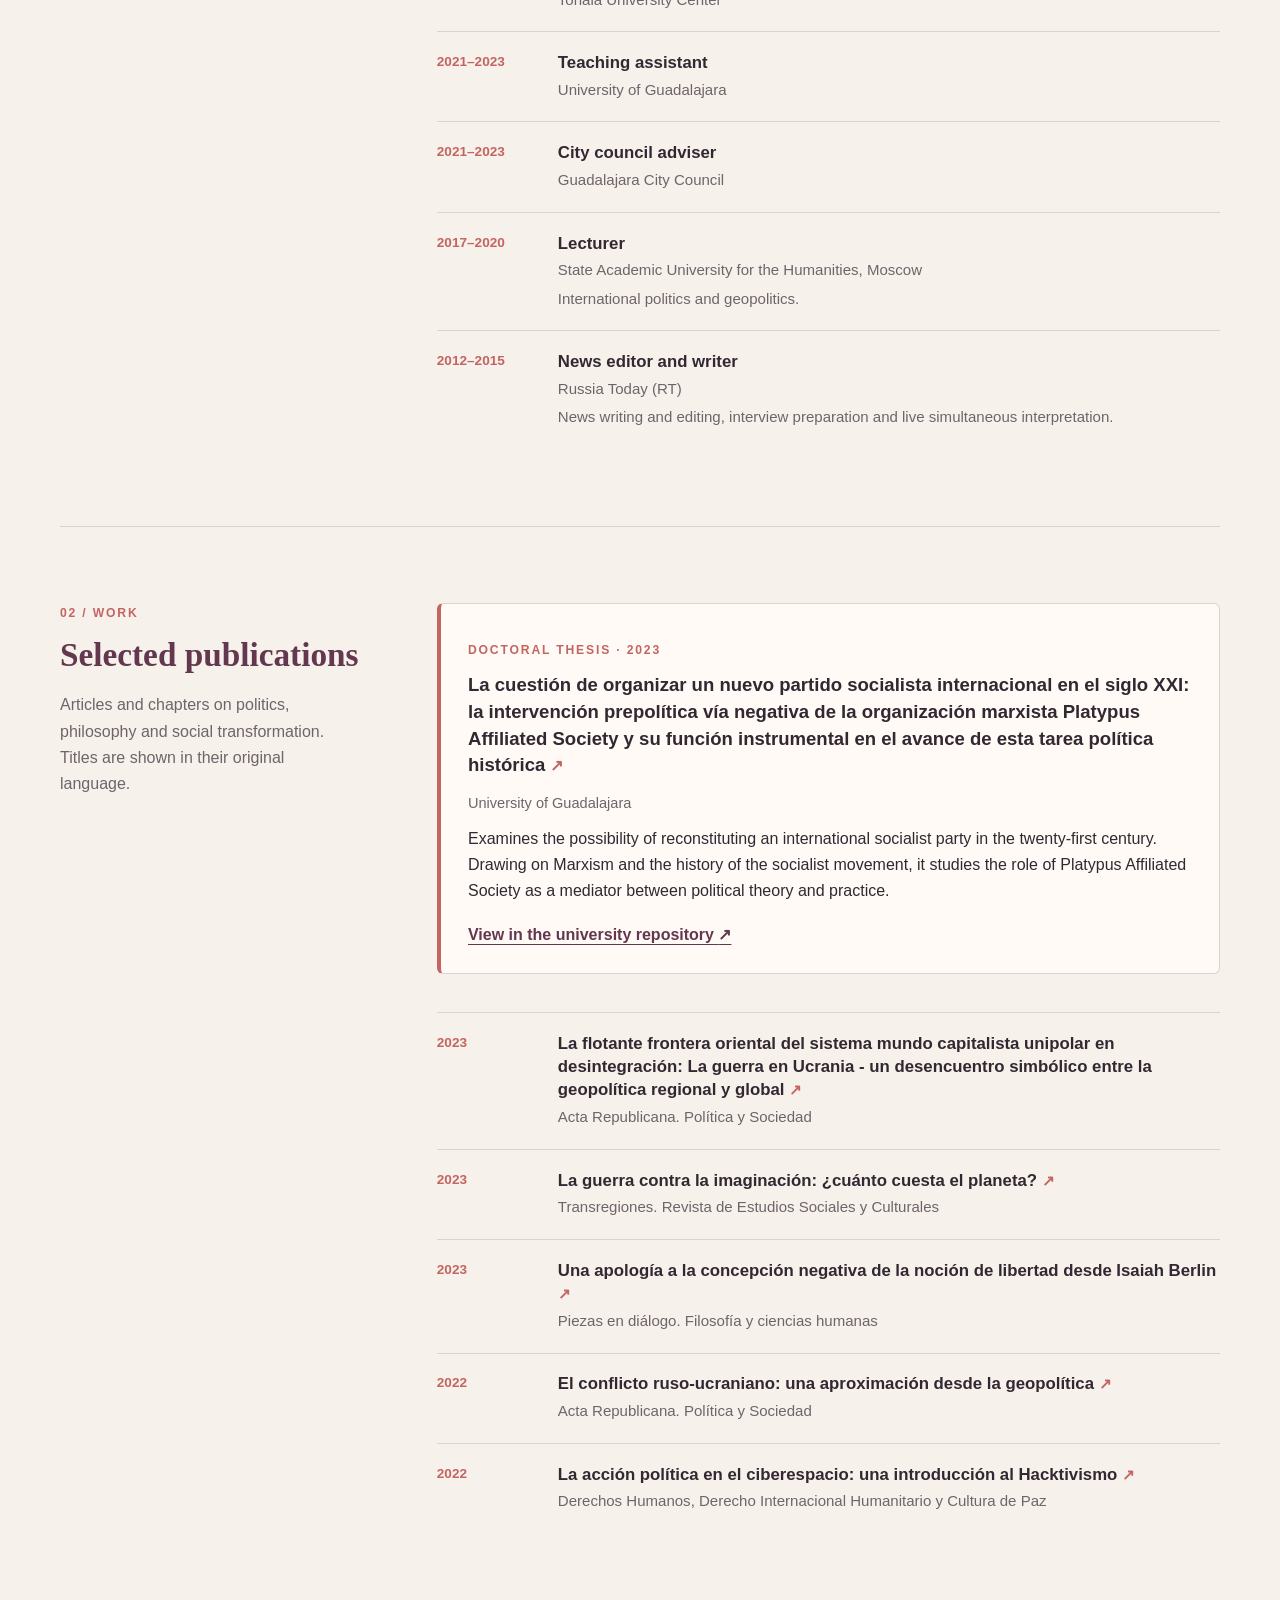
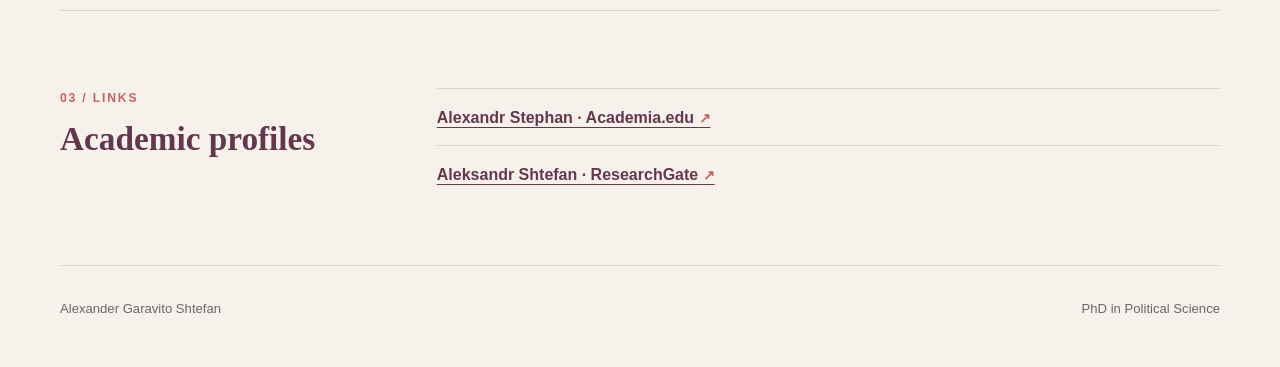
==== commit 9df9303e: "Publish from private 757728d" ====
--- a/en/index.html
+++ b/en/index.html
@@ -71,7 +71,7 @@
         <div class="section-heading">
           <p class="section-number" aria-hidden="true">01 / Profile</p>
           <h2 id="trayectoria-titulo">Experience</h2>
-          <p>Education and experience in research, teaching and public service.</p>
+          <p>Education and experience in research, teaching, translation, writing and public service.</p>
         </div>
         <div class="section-body">
           <div class="group">
@@ -98,10 +98,26 @@
             <h3>Selected experience</h3>
             <ol class="timeline">
               <li>
+                <span class="timeline-date">2013–present</span>
+                <div>
+                  <h4>Freelance Spanish, English and Russian translator</h4>
+                  <p>Freelance</p>
+                  <p>Written, simultaneous and consecutive translation among Spanish, English and Russian.</p>
+                </div>
+              </li>
+              <li>
                 <span class="timeline-date">2024</span>
                 <div>
                   <h4>External researcher</h4>
                   <p>Tonalá University Center</p>
+                </div>
+              </li>
+              <li>
+                <span class="timeline-date">2018–2020</span>
+                <div>
+                  <h4>Sociology teaching assistant</h4>
+                  <p>Moscow Polytechnic University</p>
+                  <p>Introductory course on European political ideas for economics and administration students.</p>
                 </div>
               </li>
               <li>
@@ -131,14 +147,6 @@
                   <h4>Lecturer</h4>
                   <p>State Academic University for the Humanities, Moscow</p>
                   <p>International politics and geopolitics.</p>
-                </div>
-              </li>
-              <li>
-                <span class="timeline-date">2013–2020</span>
-                <div>
-                  <h4>Freelance Spanish, English and Russian translator</h4>
-                  <p>Freelance</p>
-                  <p>Written, simultaneous and consecutive translation; private language tutoring.</p>
                 </div>
               </li>
               <li>
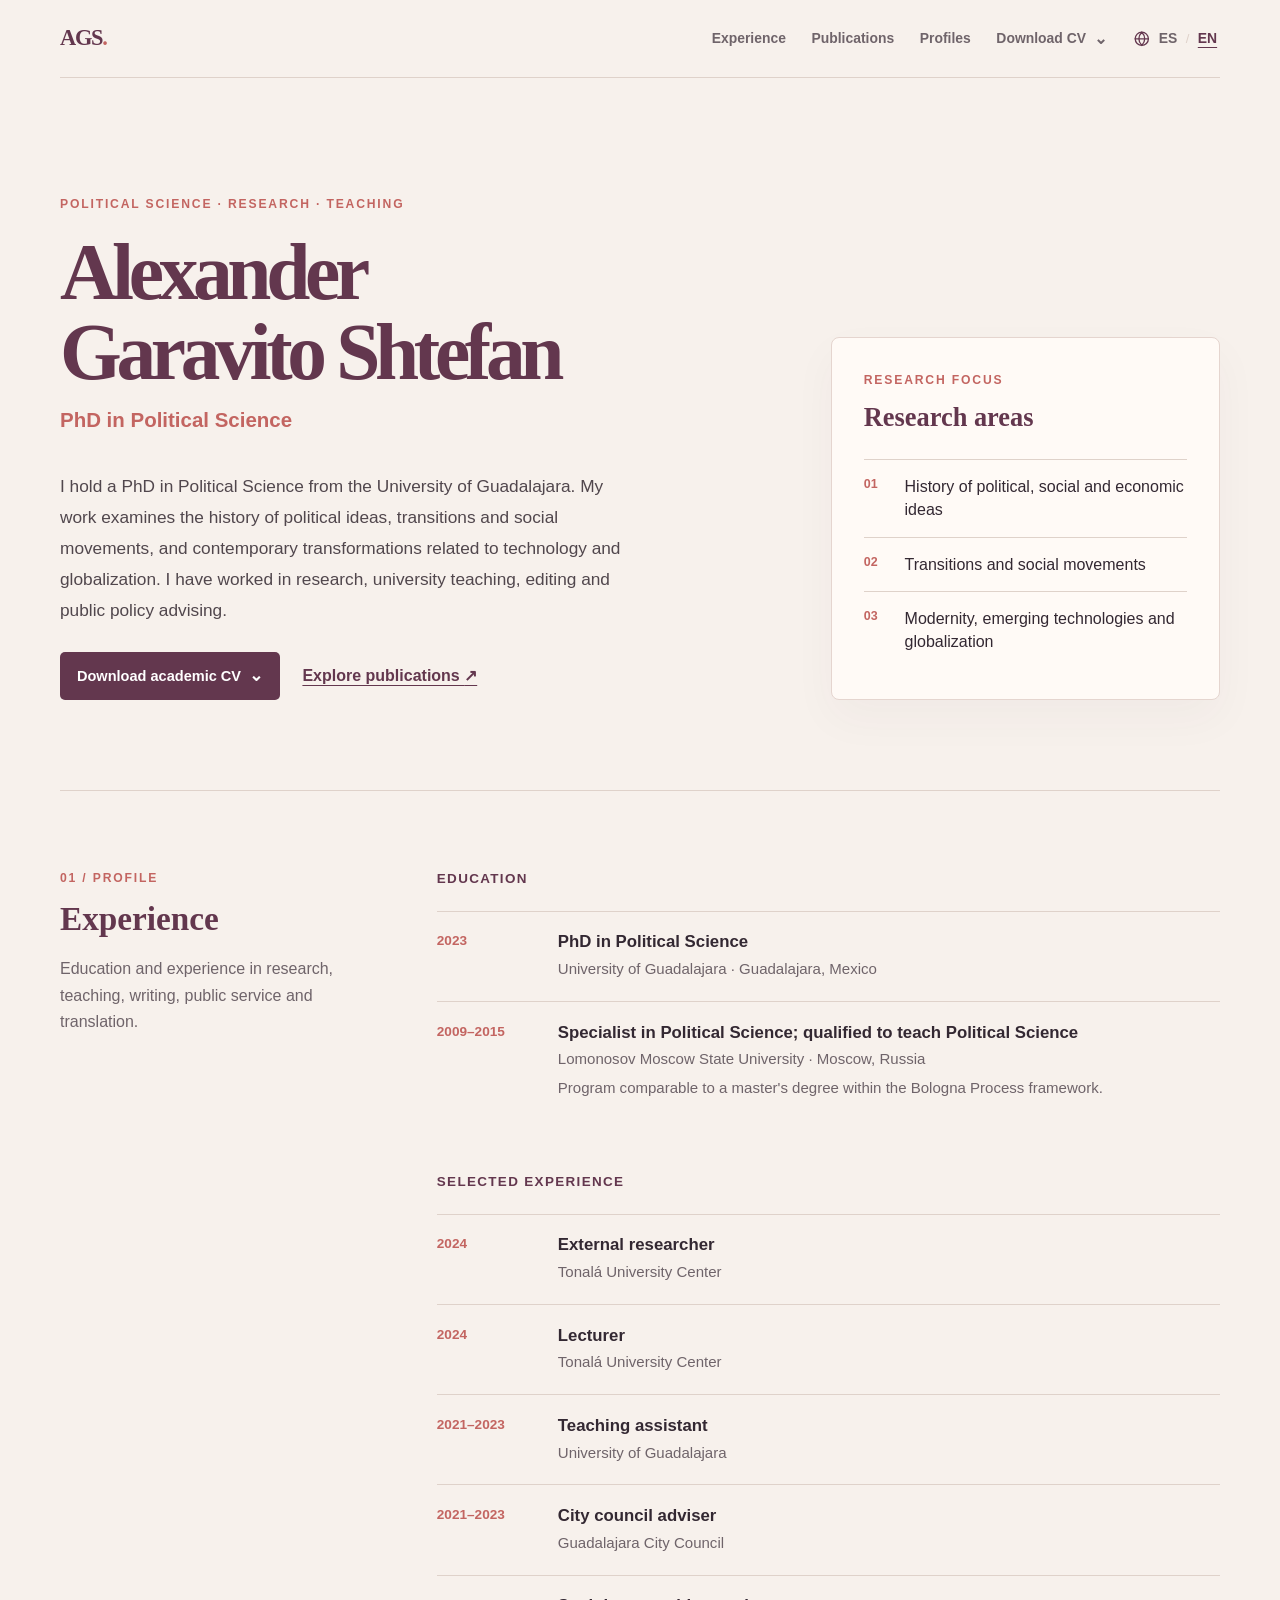
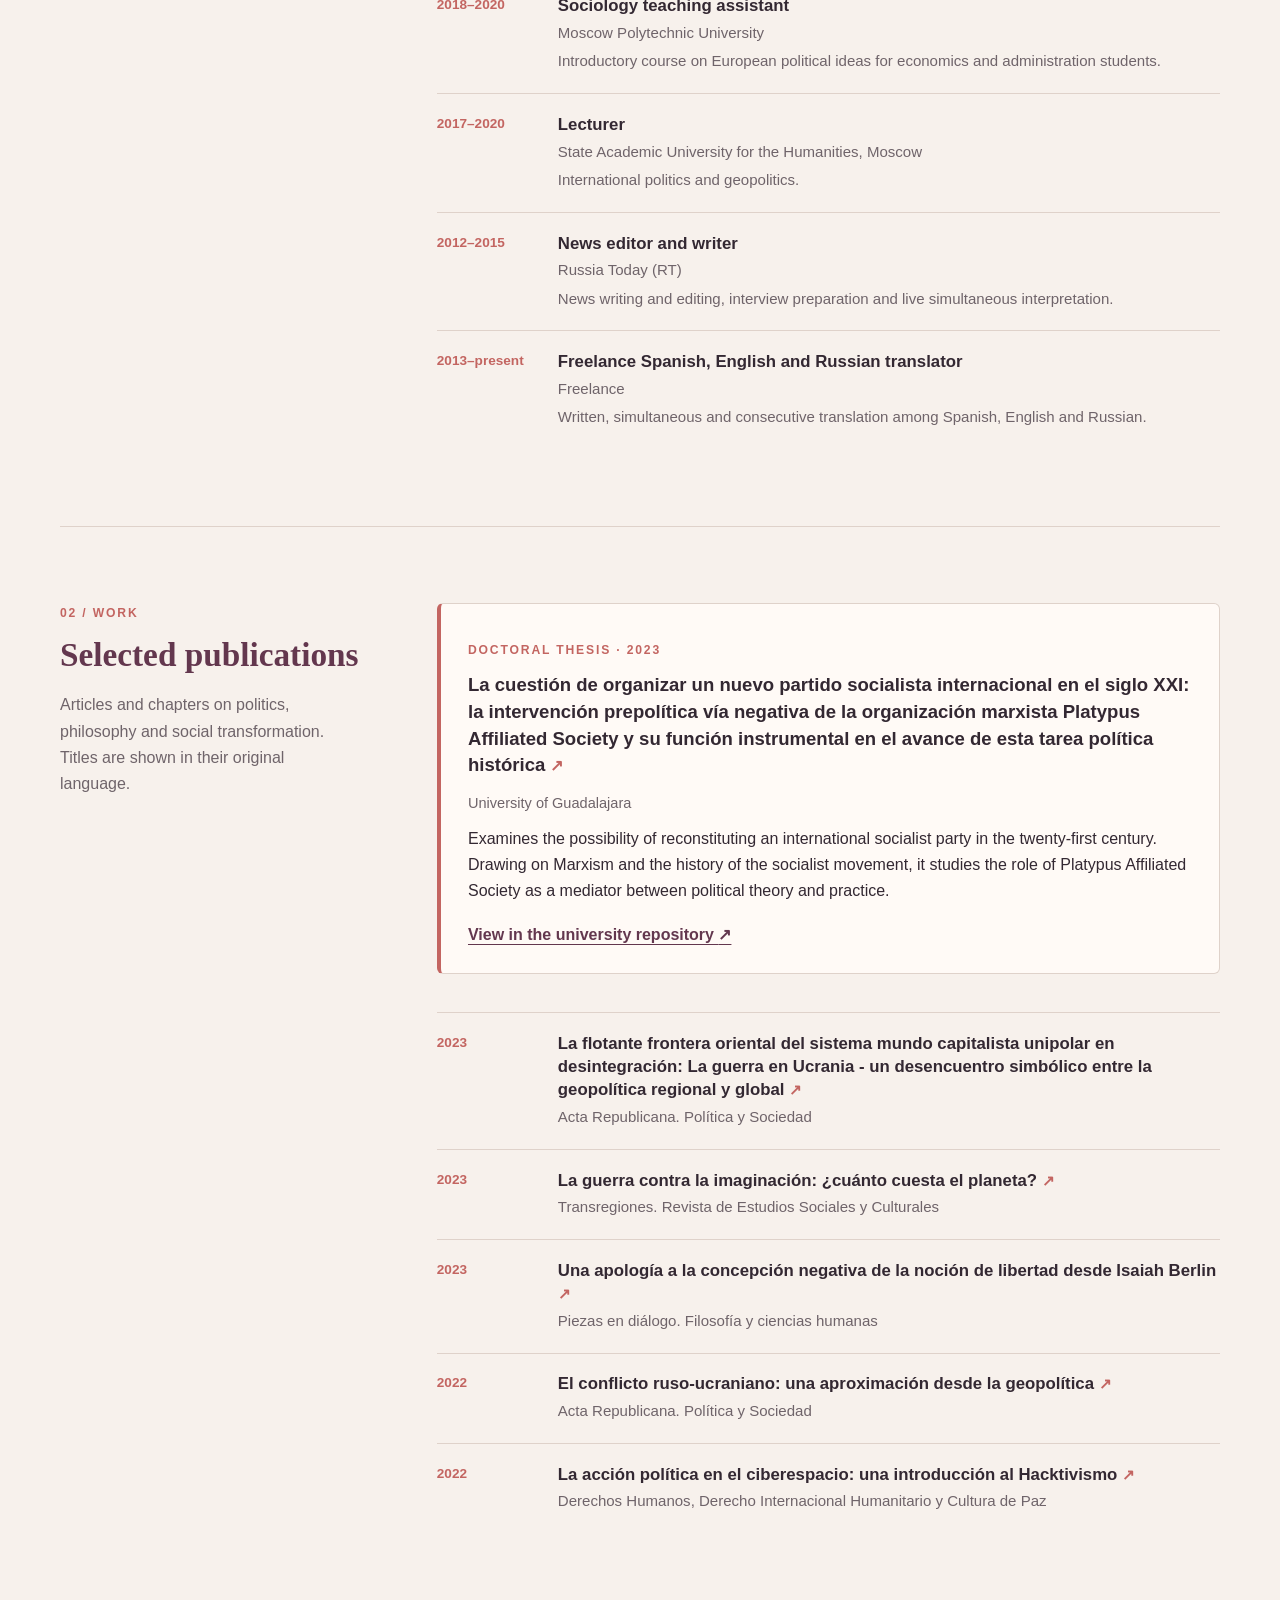
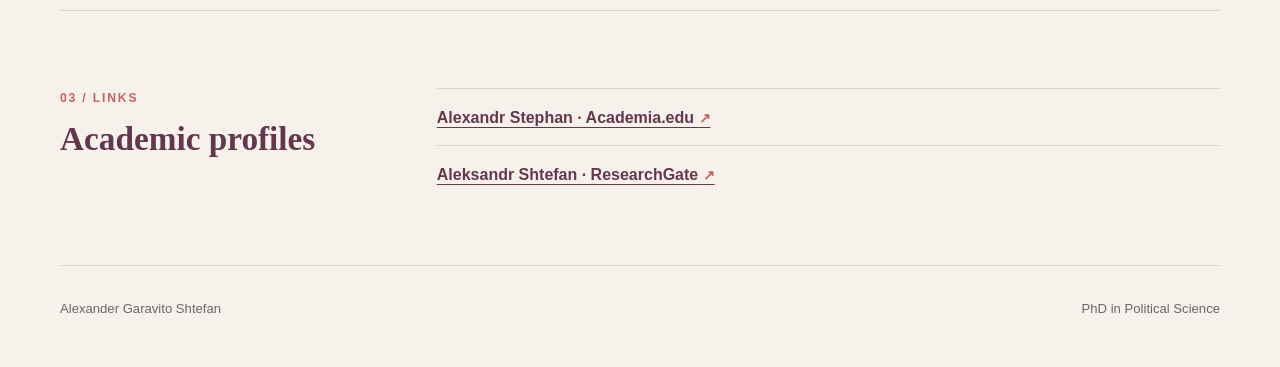
==== commit 7470260a: "Publish from private 633dae9" ====
--- a/en/index.html
+++ b/en/index.html
@@ -44,7 +44,7 @@
           <p class="eyebrow">Political science · research · teaching</p>
           <h1 id="nombre">Alexander Garavito Shtefan</h1>
           <p class="headline">PhD in Political Science</p>
-          <p class="introduction">PhD in Political Science from the University of Guadalajara. His work examines the history of political ideas, transitions and social movements, and contemporary transformations related to technology and globalization. His experience spans research, university teaching, editing and public policy advising.</p>
+          <p class="introduction">I hold a PhD in Political Science from the University of Guadalajara. My work examines the history of political ideas, transitions and social movements, and contemporary transformations related to technology and globalization. I have worked in research, university teaching, editing and public policy advising.</p>
           <div class="hero-actions">
             <details class="download-menu download-menu-hero">
   <summary class="download-link">Download academic CV <span aria-hidden="true">⌄</span></summary>
@@ -71,7 +71,7 @@
         <div class="section-heading">
           <p class="section-number" aria-hidden="true">01 / Profile</p>
           <h2 id="trayectoria-titulo">Experience</h2>
-          <p>Education and experience in research, teaching, translation, writing and public service.</p>
+          <p>Education and experience in research, teaching, writing, public service and translation.</p>
         </div>
         <div class="section-body">
           <div class="group">
@@ -98,63 +98,63 @@
             <h3>Selected experience</h3>
             <ol class="timeline">
               <li>
+                <span class="timeline-date">2024</span>
+                <div>
+                  <h4>External researcher</h4>
+                  <p>Tonalá University Center</p>
+                </div>
+              </li>
+              <li>
+                <span class="timeline-date">2024</span>
+                <div>
+                  <h4>Lecturer</h4>
+                  <p>Tonalá University Center</p>
+                </div>
+              </li>
+              <li>
+                <span class="timeline-date">2021–2023</span>
+                <div>
+                  <h4>Teaching assistant</h4>
+                  <p>University of Guadalajara</p>
+                </div>
+              </li>
+              <li>
+                <span class="timeline-date">2021–2023</span>
+                <div>
+                  <h4>City council adviser</h4>
+                  <p>Guadalajara City Council</p>
+                </div>
+              </li>
+              <li>
+                <span class="timeline-date">2018–2020</span>
+                <div>
+                  <h4>Sociology teaching assistant</h4>
+                  <p>Moscow Polytechnic University</p>
+                  <p>Introductory course on European political ideas for economics and administration students.</p>
+                </div>
+              </li>
+              <li>
+                <span class="timeline-date">2017–2020</span>
+                <div>
+                  <h4>Lecturer</h4>
+                  <p>State Academic University for the Humanities, Moscow</p>
+                  <p>International politics and geopolitics.</p>
+                </div>
+              </li>
+              <li>
+                <span class="timeline-date">2012–2015</span>
+                <div>
+                  <h4>News editor and writer</h4>
+                  <p>Russia Today (RT)</p>
+                  <p>News writing and editing, interview preparation and live simultaneous interpretation.</p>
+                </div>
+              </li>
+              <li>
                 <span class="timeline-date">2013–present</span>
                 <div>
                   <h4>Freelance Spanish, English and Russian translator</h4>
                   <p>Freelance</p>
                   <p>Written, simultaneous and consecutive translation among Spanish, English and Russian.</p>
-                </div>
-              </li>
-              <li>
-                <span class="timeline-date">2024</span>
-                <div>
-                  <h4>External researcher</h4>
-                  <p>Tonalá University Center</p>
-                </div>
-              </li>
-              <li>
-                <span class="timeline-date">2018–2020</span>
-                <div>
-                  <h4>Sociology teaching assistant</h4>
-                  <p>Moscow Polytechnic University</p>
-                  <p>Introductory course on European political ideas for economics and administration students.</p>
-                </div>
-              </li>
-              <li>
-                <span class="timeline-date">2024</span>
-                <div>
-                  <h4>Lecturer</h4>
-                  <p>Tonalá University Center</p>
-                </div>
-              </li>
-              <li>
-                <span class="timeline-date">2021–2023</span>
-                <div>
-                  <h4>Teaching assistant</h4>
-                  <p>University of Guadalajara</p>
-                </div>
-              </li>
-              <li>
-                <span class="timeline-date">2021–2023</span>
-                <div>
-                  <h4>City council adviser</h4>
-                  <p>Guadalajara City Council</p>
-                </div>
-              </li>
-              <li>
-                <span class="timeline-date">2017–2020</span>
-                <div>
-                  <h4>Lecturer</h4>
-                  <p>State Academic University for the Humanities, Moscow</p>
-                  <p>International politics and geopolitics.</p>
-                </div>
-              </li>
-              <li>
-                <span class="timeline-date">2012–2015</span>
-                <div>
-                  <h4>News editor and writer</h4>
-                  <p>Russia Today (RT)</p>
-                  <p>News writing and editing, interview preparation and live simultaneous interpretation.</p>
                 </div>
               </li>
             </ol>
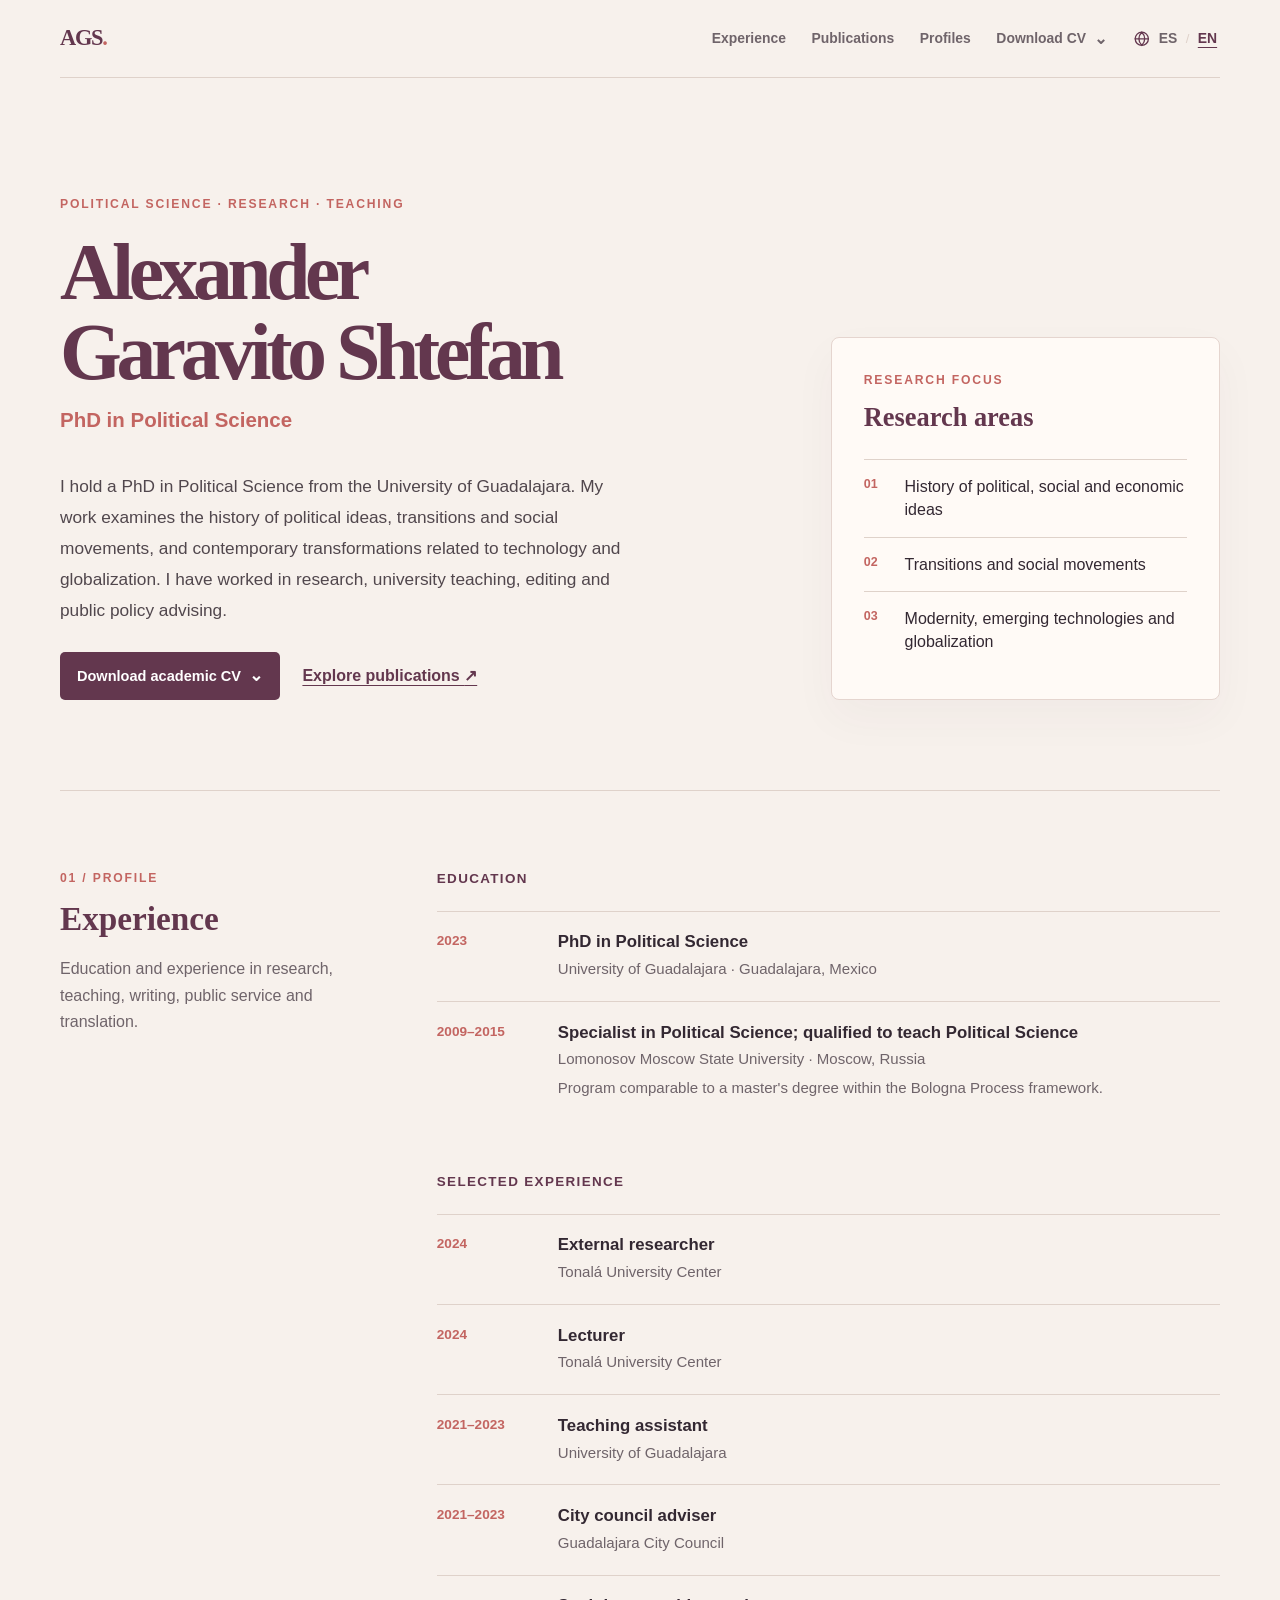
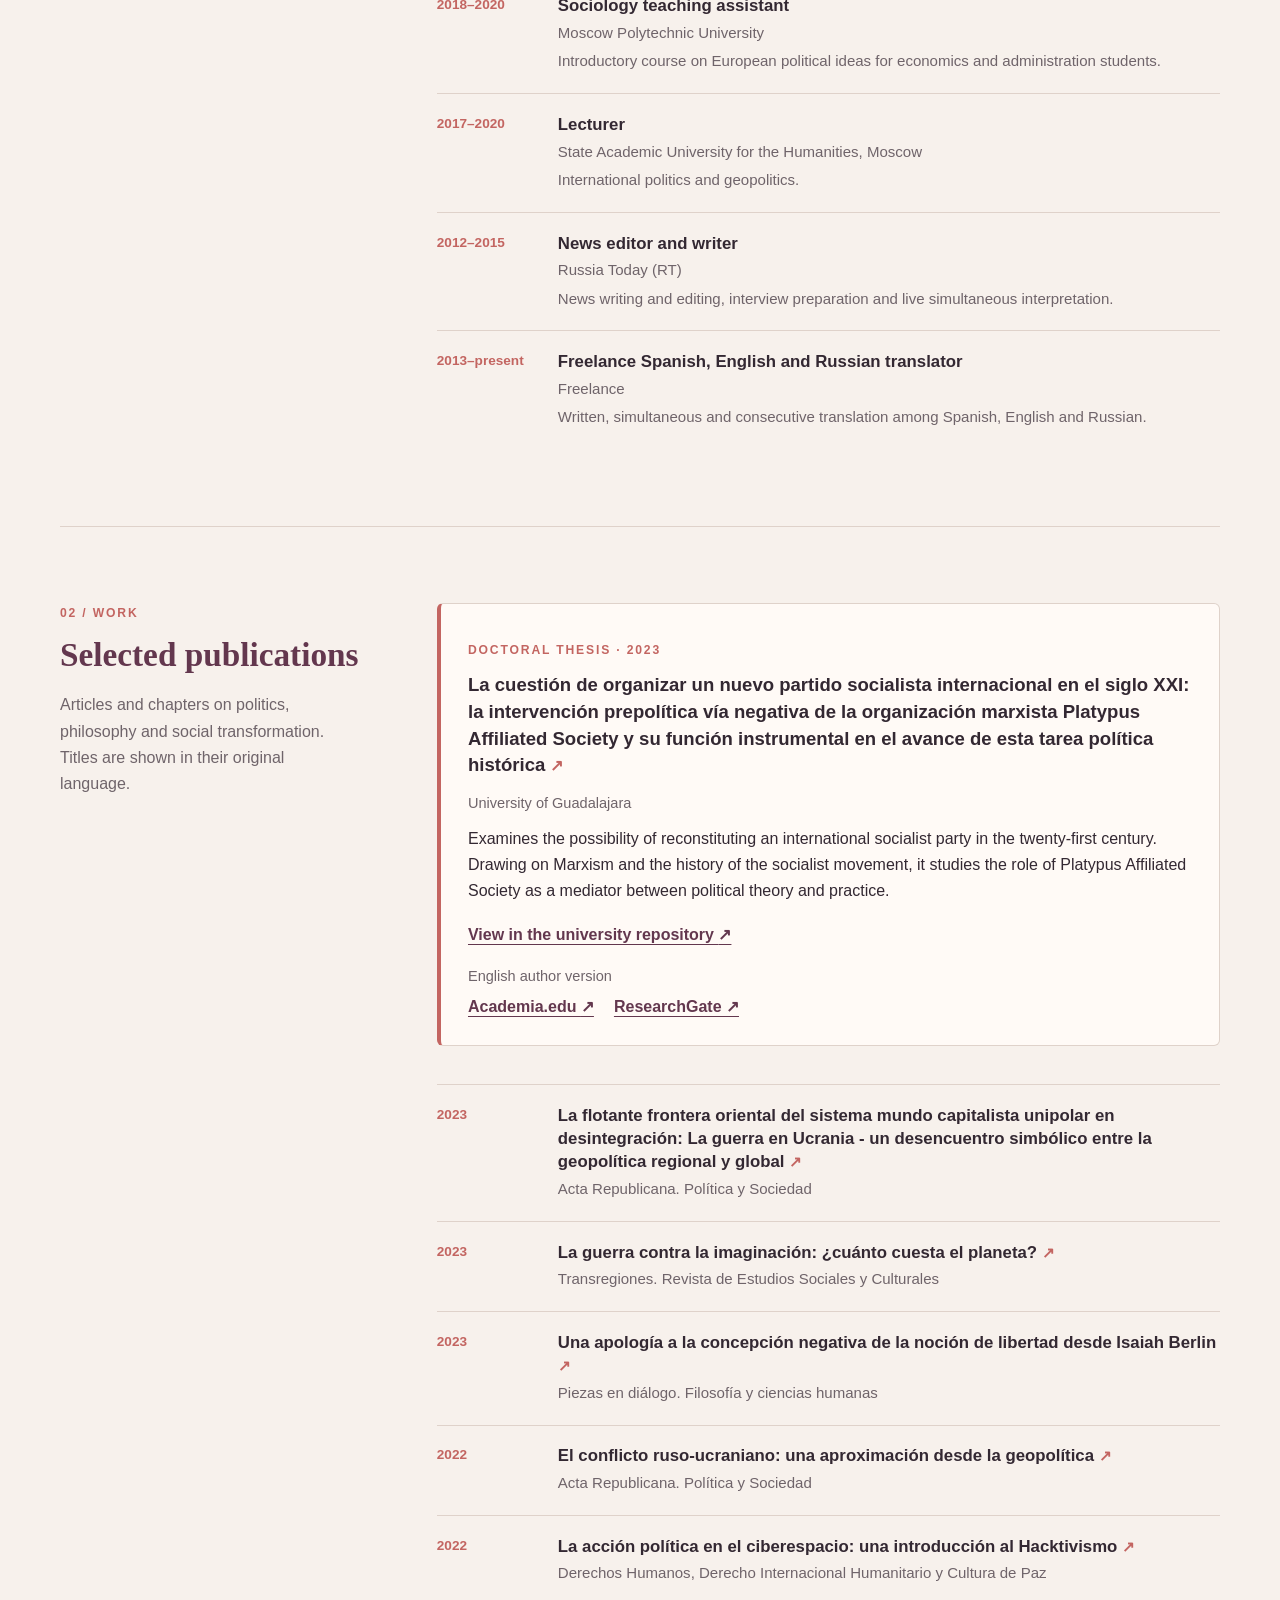
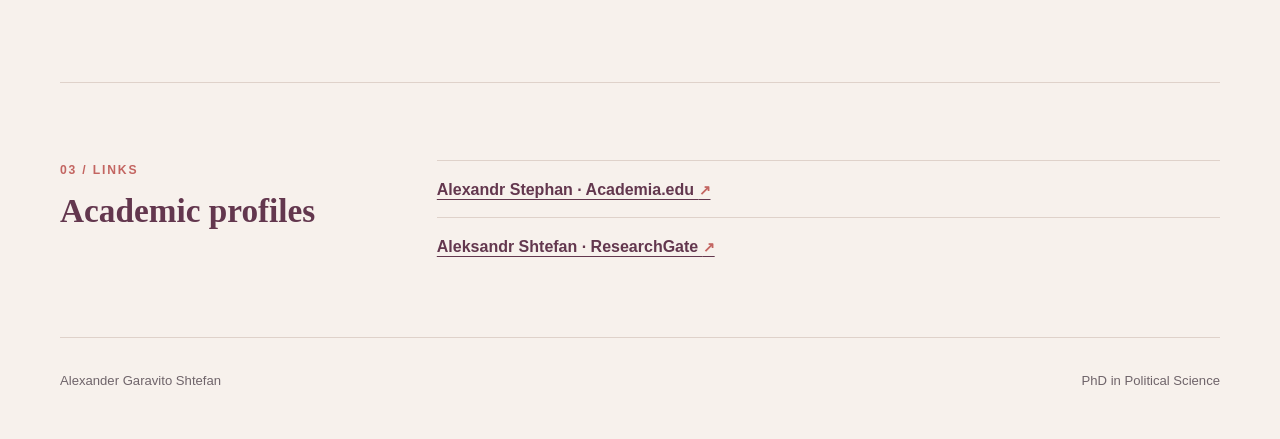
==== commit 16d94bac: "Publish from private f8b6de5" ====
--- a/en/index.html
+++ b/en/index.html
@@ -175,6 +175,13 @@
             <p class="thesis-source">University of Guadalajara</p>
             <p>Examines the possibility of reconstituting an international socialist party in the twenty-first century. Drawing on Marxism and the history of the socialist movement, it studies the role of Platypus Affiliated Society as a mediator between political theory and practice.</p>
             <a class="text-link" href="https://hdl.handle.net/20.500.12104/98215">View in the university repository <span aria-hidden="true">↗</span></a>
+            <div class="thesis-versions">
+              <p class="thesis-source">English author version</p>
+              <ul class="thesis-version-links">
+                <li><a class="text-link" href="https://www.academia.edu/115741634/THE_DIALECTICAL_CONCEPTION_OF_POLITICS_HISTORICAL_CONSCIOUSNESS_AND_PRAXIS">Academia.edu <span aria-hidden="true">↗</span></a></li>
+                <li><a class="text-link" href="https://www.researchgate.net/publication/378691913_THE_DIALECTICAL_CONCEPTION_OF_POLITICS_HISTORICAL_CONSCIOUSNESS_AND_PRAXIS">ResearchGate <span aria-hidden="true">↗</span></a></li>
+              </ul>
+            </div>
           </article>
           <ol class="publication-list">
             <li>
--- a/assets/styles.css
+++ b/assets/styles.css
@@ -187,7 +187,7 @@
   letter-spacing: .1em;
   text-transform: uppercase;
 }
-.timeline, .publication-list, .profile-links { margin: 0; padding: 0; list-style: none; }
+.timeline, .publication-list, .profile-links, .thesis-version-links { margin: 0; padding: 0; list-style: none; }
 .timeline li, .publication-list li {
   display: grid;
   grid-template-columns: 105px minmax(0, 1fr);
@@ -222,6 +222,9 @@
 .thesis-feature p { margin: .7rem 0; }
 .thesis-feature .thesis-source { color: var(--muted); font-size: .91rem; }
 .thesis-feature .text-link { display: inline-block; margin-top: .35rem; }
+.thesis-versions { margin-top: 1rem; }
+.thesis-versions .thesis-source { margin: 0; }
+.thesis-version-links { display: flex; flex-wrap: wrap; gap: .5rem 1.25rem; }
 .profile-links { display: grid; gap: .85rem; }
 .profile-links li { border-top: 1px solid var(--line); padding-top: 1rem; }
 .profile-links a { color: var(--plum); font-weight: 700; }
